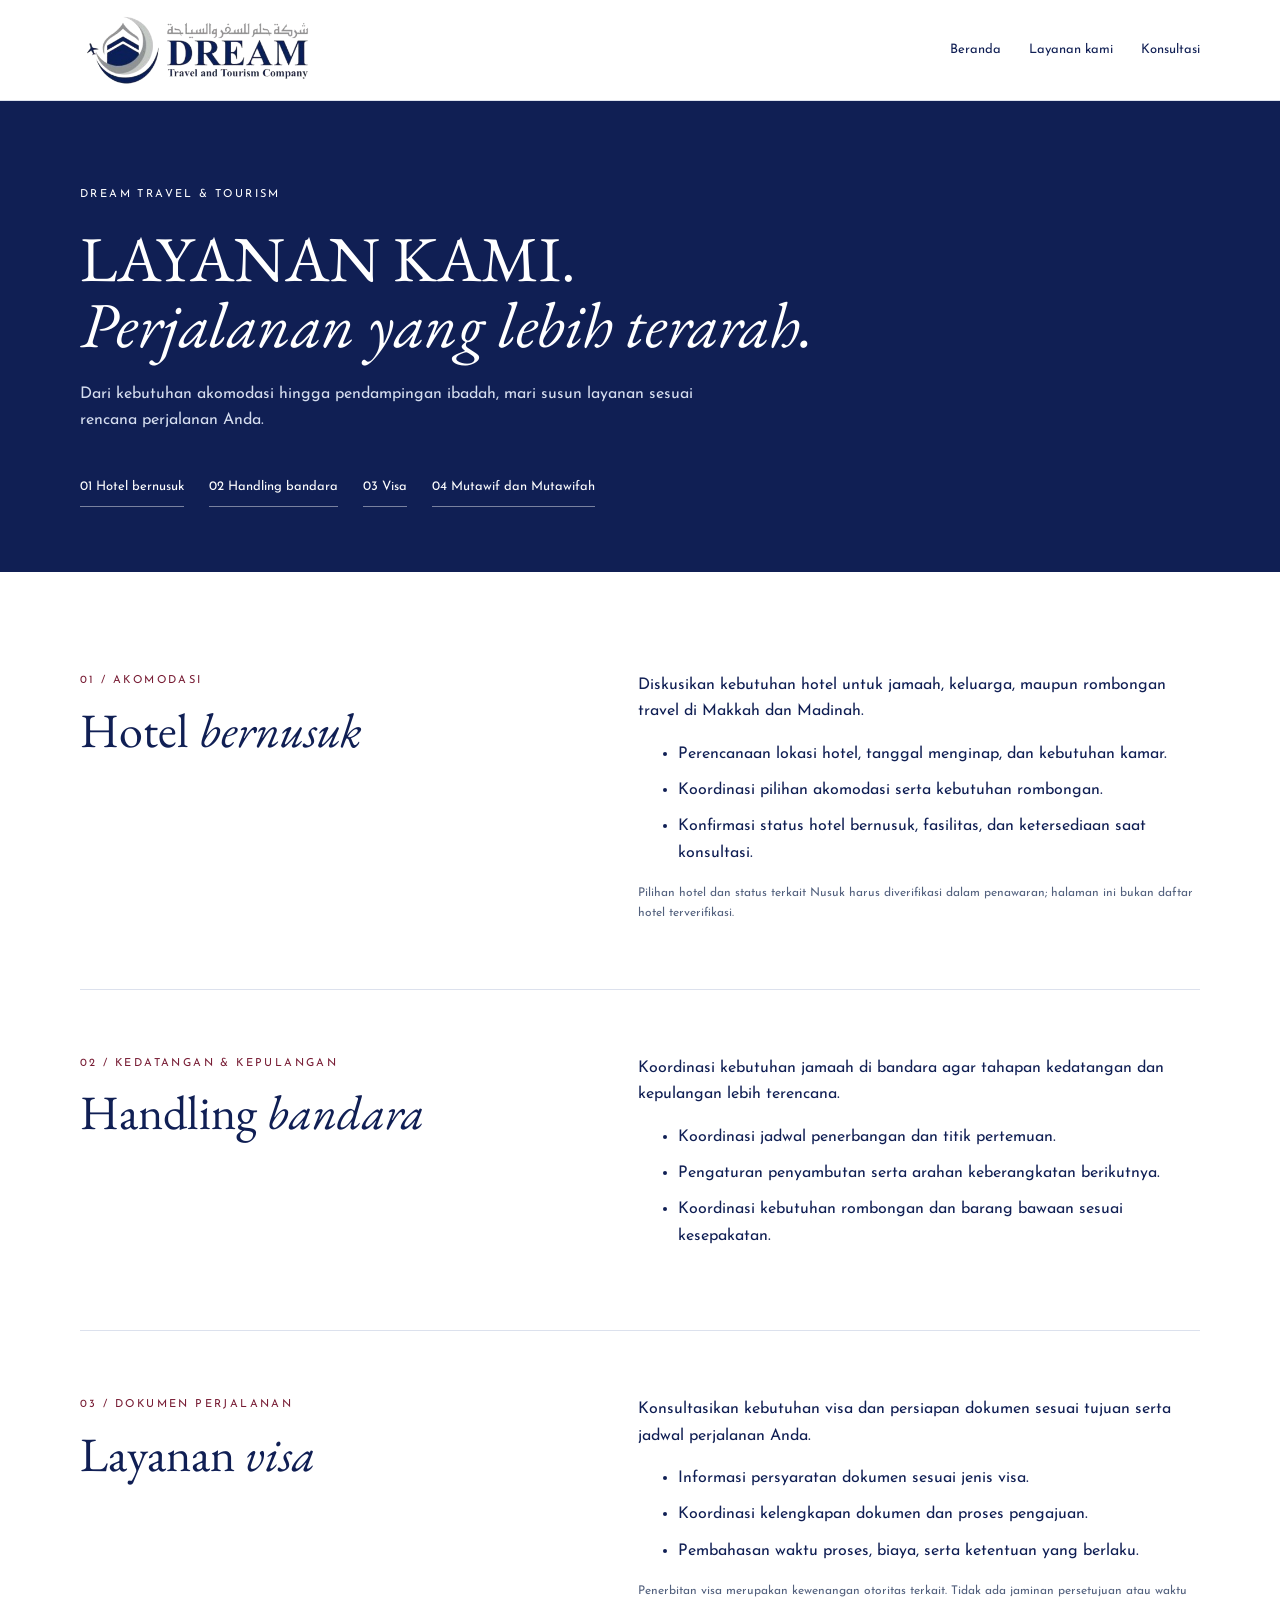
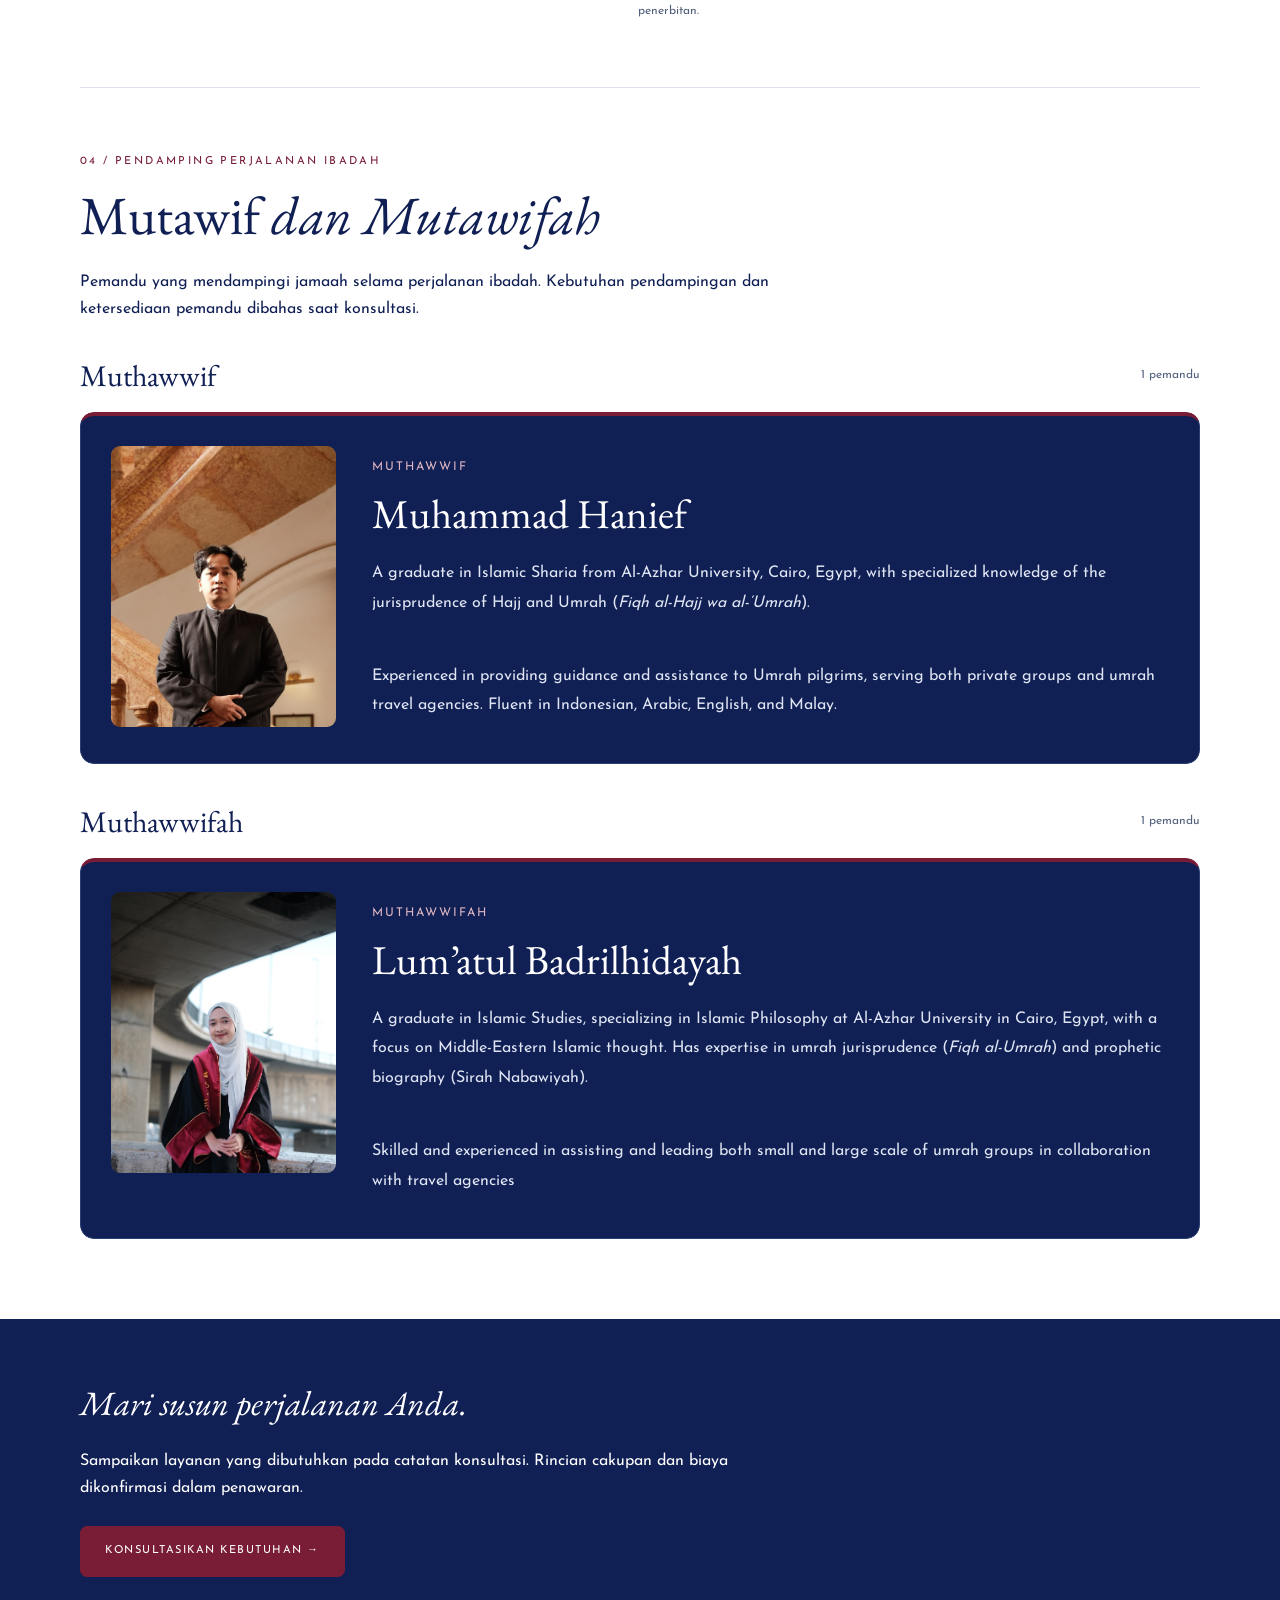
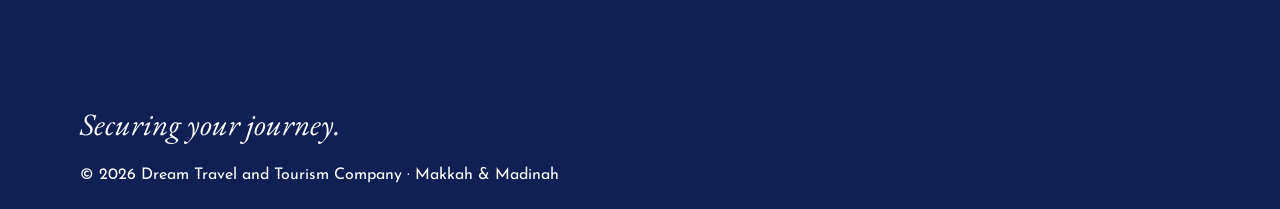
==== layanan.html @ 02bd1d83 "upload awal" ====
<!doctype html><html lang="id"><head><meta charset="utf-8"><meta name="viewport" content="width=device-width,initial-scale=1"><meta name="theme-color" content="#101f54"><title>Layanan kami — Dream Travel and Tourism Company</title><link rel="icon" type="image/png" href="assets/dream-favicon.png"><link rel="stylesheet" href="css/hhp.css"><link rel="stylesheet" href="css/services.css">
<link rel="stylesheet" href="css/dream-theme.css"></head><body><a class="skip" href="#main">Langsung ke konten</a><header class="page-header"><a class="page-brand" href="index.html"><img src="assets/dream-logo.png" alt="Dream Travel and Tourism Company"></a><nav aria-label="Navigasi utama"><a href="index.html">Beranda</a><a href="layanan.html">Layanan kami</a><a href="index.html#konsultasi">Konsultasi</a></nav></header><main id="main">
<section class="service-hero section-dark"><div class="container"><p class="eyebrow">DREAM TRAVEL &amp; TOURISM</p><h1>LAYANAN KAMI.<br><em>Perjalanan yang lebih terarah.</em></h1><p>Dari kebutuhan akomodasi hingga pendampingan ibadah, mari susun layanan sesuai rencana perjalanan Anda.</p><nav class="service-jumps" aria-label="Daftar layanan"><a href="#hotel">01 Hotel bernusuk</a><a href="#bandara">02 Handling bandara</a><a href="#visa">03 Visa</a><a href="#pemandu">04 Mutawif dan Mutawifah</a></nav></div></section>
<div class="container service-details">
<section id="hotel" class="service-detail"><div><p class="eyebrow">01 / AKOMODASI</p><h2>Hotel <em>bernusuk</em></h2></div><div><p>Diskusikan kebutuhan hotel untuk jamaah, keluarga, maupun rombongan travel di Makkah dan Madinah.</p><ul><li>Perencanaan lokasi hotel, tanggal menginap, dan kebutuhan kamar.</li><li>Koordinasi pilihan akomodasi serta kebutuhan rombongan.</li><li>Konfirmasi status hotel bernusuk, fasilitas, dan ketersediaan saat konsultasi.</li></ul><p class="service-note">Pilihan hotel dan status terkait Nusuk harus diverifikasi dalam penawaran; halaman ini bukan daftar hotel terverifikasi.</p></div></section>
<section id="bandara" class="service-detail"><div><p class="eyebrow">02 / KEDATANGAN & KEPULANGAN</p><h2>Handling <em>bandara</em></h2></div><div><p>Koordinasi kebutuhan jamaah di bandara agar tahapan kedatangan dan kepulangan lebih terencana.</p><ul><li>Koordinasi jadwal penerbangan dan titik pertemuan.</li><li>Pengaturan penyambutan serta arahan keberangkatan berikutnya.</li><li>Koordinasi kebutuhan rombongan dan barang bawaan sesuai kesepakatan.</li></ul></div></section>
<section id="visa" class="service-detail"><div><p class="eyebrow">03 / DOKUMEN PERJALANAN</p><h2>Layanan <em>visa</em></h2></div><div><p>Konsultasikan kebutuhan visa dan persiapan dokumen sesuai tujuan serta jadwal perjalanan Anda.</p><ul><li>Informasi persyaratan dokumen sesuai jenis visa.</li><li>Koordinasi kelengkapan dokumen dan proses pengajuan.</li><li>Pembahasan waktu proses, biaya, serta ketentuan yang berlaku.</li></ul><p class="service-note">Penerbitan visa merupakan kewenangan otoritas terkait. Tidak ada jaminan persetujuan atau waktu penerbitan.</p></div></section>
<section id="pemandu" class="guide-section"><p class="eyebrow">04 / PENDAMPING PERJALANAN IBADAH</p><h2>Mutawif <em>dan Mutawifah</em></h2><p>Pemandu yang mendampingi jamaah selama perjalanan ibadah. Kebutuhan pendampingan dan ketersediaan pemandu dibahas saat konsultasi.</p>
<div class="guide-groups">
<section class="guide-carousel" data-guide-carousel aria-labelledby="heading-mutawif">
<div class="guide-carousel-heading"><h3 id="heading-mutawif">Muthawwif</h3><span class="guide-total">1 pemandu</span></div>
<div class="guide-slider-stage">
<div class="guide-track" id="track-mutawif" data-guide-track tabindex="0" role="region" aria-label="Profil Muthawwif; geser untuk melihat pemandu lainnya">
<article class="guide-profile" aria-labelledby="guide-name-2" role="group" aria-roledescription="slide" aria-label="1 dari 1">
<div class="guide-profile-photo"><img src="assets/guides/profil-2.jpg" alt="Muhammad Hanief — Mutawif" loading="lazy" width="600" height="750" draggable="false"></div>
<div class="guide-profile-content"><p class="guide-profile-category">Muthawwif</p><h3 id="guide-name-2">Muhammad Hanief</h3>
<div class="guide-bio">A graduate in Islamic Sharia from Al-Azhar University, Cairo, Egypt, with specialized knowledge of the jurisprudence of Hajj and Umrah (<em>Fiqh al-Hajj wa al-‘Umrah</em>). <p><br></p><p>Experienced in providing guidance and assistance to Umrah pilgrims, serving both private groups and umrah travel agencies. Fluent in Indonesian, Arabic, English, and Malay.</p></div></div></article>
</div>
</div>
</section>
<section class="guide-carousel" data-guide-carousel aria-labelledby="heading-mutawifah">
<div class="guide-carousel-heading"><h3 id="heading-mutawifah">Muthawwifah</h3><span class="guide-total">1 pemandu</span></div>
<div class="guide-slider-stage">
<div class="guide-track" id="track-mutawifah" data-guide-track tabindex="0" role="region" aria-label="Profil Muthawwifah; geser untuk melihat pemandu lainnya">
<article class="guide-profile" aria-labelledby="guide-name-5" role="group" aria-roledescription="slide" aria-label="1 dari 1">
<div class="guide-profile-photo"><img src="assets/guides/profil-5.jpg" alt="Lum’atul Badrilhidayah — Mutawifah" loading="lazy" width="600" height="750" draggable="false"></div>
<div class="guide-profile-content"><p class="guide-profile-category">Muthawwifah</p><h3 id="guide-name-5">Lum’atul Badrilhidayah</h3>
<div class="guide-bio">A graduate in Islamic Studies, specializing in Islamic Philosophy at Al-Azhar University in Cairo, Egypt, with a focus on Middle-Eastern Islamic thought. Has expertise in umrah jurisprudence (<em>Fiqh al-Umrah</em>) and prophetic biography (Sirah Nabawiyah).<p><br></p><p>Skilled and experienced in assisting and leading both small and large scale of umrah groups in collaboration with travel agencies</p></div></div></article>
</div>
</div>
</section>
</div>
</section></div><section class="section-dark service-cta"><div class="container"><p class="italic-label">Mari susun perjalanan Anda.</p><p>Sampaikan layanan yang dibutuhkan pada catatan konsultasi. Rincian cakupan dan biaya dikonfirmasi dalam penawaran.</p><a class="button light" href="index.html#konsultasi">KONSULTASIKAN KEBUTUHAN →</a></div></section>
</main><footer class="footer section-dark"><div class="container"><p class="italic-label">Securing your journey.</p><p>© 2026 Dream Travel and Tourism Company · Makkah & Madinah</p></div></footer><script src="js/guide-carousel.js" defer></script></body></html>
---- css/hhp.css ----
@import url("fonts.css");
:root{--ink:#101f54;--paper:#ffffff;--red:#781d35;--green:#781d35;--line:#dce1ed;--serif:Garamond,'EB Garamond','Times New Roman',serif;--sans:'Josefin Sans',sans-serif}*{box-sizing:border-box}html{scroll-behavior:smooth;scroll-padding-top:100px}body{margin:0;background:var(--paper);color:var(--ink);font-family:var(--sans);font-size:16px;line-height:1.65}h1,h2,h3,p{margin:0}h1,h2,h3{font-family:var(--serif);font-weight:400;line-height:1.04}h2{font-size:clamp(38px,4.2vw,65px)}h3{font-size:31px}em{font-weight:400}a{color:inherit;text-decoration:none}button,input,textarea,select{font:inherit}button,a,input,textarea,select{-webkit-tap-highlight-color:transparent}button{cursor:pointer}img,video{max-width:100%;display:block}img{object-fit:cover}p+p{margin-top:20px}a:focus-visible,button:focus-visible,input:focus-visible,textarea:focus-visible,select:focus-visible,summary:focus-visible{outline:3px solid #a63250;outline-offset:5px}.container{width:min(1120px,calc(100% - 80px));margin:auto}.section-light{background:var(--paper)}.section-dark{background:var(--ink);color:white}.eyebrow{font-family:var(--sans);font-size:11px;letter-spacing:2.4px;line-height:1.6}.italic-label{font-family:var(--serif);font-style:italic;font-size:34px;line-height:1.15}.button{display:inline-flex;align-items:center;justify-content:space-between;gap:28px;min-height:50px;border:1px solid transparent;border-radius:7px;padding:16px 24px;font-family:var(--sans);font-size:11px;line-height:1.5;letter-spacing:1.5px;transition:background .2s,transform .2s}.button:hover{transform:translateY(-3px)}.button span{font-size:21px;line-height:1}.button.light{background:#fff;color:var(--ink)}.button.light:hover{background:#eef1f8}.button.dark{background:var(--ink);color:#fff}.button.dark:hover{background:#5c1429}.text-link{display:inline-block;font:11px var(--sans);letter-spacing:1.5px;border:0;border-bottom:1px solid currentColor;padding:9px 0;background:none;color:inherit}.skip{position:fixed;top:-100px;left:15px;z-index:100;background:#fff;padding:15px;color:#111}.skip:focus{top:10px}.header{position:absolute;top:0;width:100%;z-index:20;color:white;transition:background .25s}.header.scrolled{position:fixed;background:rgba(255,255,255,.98);color:var(--ink);box-shadow:0 1px 0 #ddd}.nav{height:97px;display:flex;align-items:center;justify-content:center;gap:43px;margin:auto;max-width:1100px}.nav>a:not(.brand){font-size:10px;letter-spacing:1.5px}.nav>a:not(.brand):hover{opacity:.6}.brand{width:86px;height:81px;margin:0 5px}.brand img{width:100%;height:100%;object-fit:contain}.header.scrolled .brand img{filter:invert(1)}.menu-toggle{display:none}.mobile-nav{background:var(--paper);color:var(--ink);padding:12px 25px 25px}.mobile-nav a{display:block;padding:9px 0}.hero{min-height:760px;height:90vh;max-height:1000px;background:var(--ink);color:white;position:relative;overflow:hidden}.hero-ambient{position:absolute;width:38%;height:100%;left:0;top:0}.hero-ambient video{width:100%;height:100%;object-fit:cover;filter:grayscale(1);opacity:.43}.hero-ambient:after{content:'';position:absolute;inset:0;background:linear-gradient(0deg,rgba(16,31,84,.32),transparent)}.hero-inner{position:relative;display:grid;grid-template-columns:420px 1fr;gap:70px;align-items:center;width:min(1050px,calc(100% - 100px));height:100%;margin:auto;padding:125px 0 90px}.hero-film{width:350px;margin-left:65px;box-shadow:0 20px 60px #0002}.hero-film video{width:100%;height:430px;object-fit:cover}.film-caption{background:var(--green);padding:14px 12px;font-size:11px;letter-spacing:1.3px;text-align:center}.film-caption span{font-size:9px;display:block;letter-spacing:3px}.hero-copy{max-width:470px}.hero-copy .eyebrow{margin-bottom:24px}.hero h1{font-size:clamp(36px,3.5vw,54px);line-height:1.04}.hero h1 em{display:block;text-transform:none}.hero-copy>p:not(.eyebrow){font-size:15px;max-width:420px;line-height:1.85;margin-top:25px}.hero-copy .button{margin-top:29px}.hero-bottom{position:absolute;bottom:30px;left:50%;transform:translateX(-50%);font-size:9px;letter-spacing:3px;white-space:nowrap;opacity:.6}.motion-control{position:absolute;bottom:25px;left:25px;border:1px solid #ffffff65;background:#101f5480;color:#fff;padding:7px 12px;font-size:10px;letter-spacing:1px}.motion-control span{margin-left:8px}.side-label{position:fixed;right:0;top:42%;z-index:15;background:var(--paper);color:var(--ink);border:1px solid #999;font-size:9px;letter-spacing:1.5px;writing-mode:vertical-rl;padding:18px 8px}.intro{padding:90px 0 75px}.intro-grid{display:grid;grid-template-columns:1fr 1fr .83fr;gap:42px;align-items:start}.intro-heading{text-align:center}.intro-heading .eyebrow{margin:0 0 25px;font-size:9px;letter-spacing:1.6px}.intro-heading h2{font-size:37px;line-height:1.14;margin:0 -25px 30px}.intro-heading h2 em{font-size:42px;white-space:nowrap}.small-photo{width:75%;height:220px;margin-left:auto}.small-photo img{width:100%;height:100%}.intro-tall{padding-top:5px}.intro-tall>img{width:100%;height:505px}.image-note{display:block;font:italic 19px var(--serif);text-align:center;margin:14px -20px}.intro-aside{padding-top:45px}.intro-aside>img{height:208px;width:100%;object-position:50% 35%}.intro-aside h3{margin:24px 0 20px;font-size:31px;font-style:italic;line-height:1.03}.intro-aside p{font-size:14px}.intro-aside .text-link{margin-top:18px;font-size:9px}.ticker{background:var(--red);color:#fff;overflow:hidden;padding:13px 0;font-size:12px;letter-spacing:1px;white-space:nowrap}.ticker>div{display:inline-block;animation:ticker 38s linear infinite}@keyframes ticker{to{transform:translateX(-50%)}}.services{position:relative;overflow:hidden;text-align:center;padding:110px 0 100px}.watermark{position:absolute;font:400 480px var(--serif);color:#ffffff03;left:50%;top:-110px;transform:translateX(-50%);pointer-events:none}.services-inner{position:relative}.services h2{margin-top:25px;font-size:57px}.services h2 em{font-size:58px}.section-lead{max-width:540px;margin:25px auto 0;font-size:15px}.service-grid{display:grid;grid-template-columns:repeat(3,1fr);gap:45px;text-align:left;margin:65px 0 45px}.service-grid article{border-top:1px solid #ffffff45;padding-top:20px}.number{font-size:11px;color:#cbd3e7;letter-spacing:2px}.service-grid h3{margin:20px 0 15px;font-size:31px}.service-grid p{font-size:14px;color:#dfe5f3}.about{padding:115px 0}.about-grid{display:grid;grid-template-columns:1fr 1fr;gap:90px;align-items:center}.about-visual{position:relative;padding:0 22px 24px 0}.about-visual:after{content:'';position:absolute;z-index:0;right:0;bottom:0;width:80%;height:80%;border:1px solid #bcc6dc}.about-visual img{position:relative;z-index:1;width:100%;height:540px}.photo-tag{position:relative;display:block;z-index:1;font-size:9px;letter-spacing:1.5px;padding:15px 0 0;background:var(--paper)}.about-copy h2{font-size:46px;margin:15px 0 28px}.about-copy p:not(.italic-label):not(.micro){font-size:15px}.about-copy .button{margin:28px 0}.micro{font-size:9px;letter-spacing:1.4px}.statement{padding:100px 0;text-align:center}.statement h2{font-size:clamp(38px,4.7vw,68px);margin:25px 0 30px}.statement .italic-label{font-size:29px;color:#d5ddef}.destinations{padding:100px 0 70px}.section-title{text-align:center;margin-bottom:60px}.section-title h2{margin-top:20px;font-size:49px}.destination-grid{display:grid;grid-template-columns:1fr 1fr;gap:55px}.destination-image{position:relative;height:455px;overflow:hidden}.destination-image img{width:100%;height:100%;object-position:center 48%;transition:transform .7s}.destination-card:hover .destination-image img{transform:scale(1.035)}.destination-image>span{position:absolute;bottom:0;left:0;right:0;padding:25px;color:#fff;background:linear-gradient(transparent,#0009);font-size:11px;letter-spacing:2px}.destination-copy{padding:28px 0 0}.destination-copy h3{font-size:33px}.destination-copy h3 em{display:block;font-size:28px}.destination-copy p{margin:20px 0 15px;font-size:14px}.city-art{height:455px;background:#edf0f7;position:relative;overflow:hidden;display:flex;flex-direction:column;align-items:center;justify-content:center;color:#101f54}.city-art:before,.city-art:after{content:'';position:absolute;border:1px solid #101f5435;width:230px;height:350px;border-radius:130px 130px 0 0;bottom:-75px}.city-art:after{width:260px;height:370px}.city-art .city-arabic{font-family:serif;font-size:35px;margin-bottom:20px}.city-art p{font-size:9px;letter-spacing:3px;z-index:1}.city-art h3{font-size:79px;font-style:italic;margin:10px 0;z-index:1}.city-art small{font-size:9px;letter-spacing:4px;z-index:1}.destination-note{font-size:11px;opacity:.7;text-align:center;margin:40px auto 0;max-width:740px}.process{padding:40px 0 100px}.process>.container{border-top:1px solid var(--line);padding-top:65px}.process h2{font-size:47px;margin:20px 0 45px}.steps{display:grid;grid-template-columns:repeat(4,1fr);gap:32px}.steps article{border-top:1px solid var(--line);padding-top:18px}.steps span{font:italic 39px var(--serif);color:#781d35}.steps h3{font-size:27px;margin:13px 0}.steps p{font-size:13px}.collab{text-align:center;padding:90px 0}.collab h2{font-size:clamp(60px,8vw,112px);margin:20px 0}.collab p:not(.eyebrow){font-size:15px}.collab .button{margin-top:30px}.consult{padding:110px 0 80px}.consult-grid{display:grid;grid-template-columns:1fr 1fr;gap:100px}.consult h2{font-size:53px;margin:25px 0}.consult-grid>div>p:not(.italic-label){font-size:15px}.contact-note{font-size:12px;border-left:2px solid var(--red);padding:0 0 0 18px;margin-top:35px;color:#52607d}.inquiry-form label{display:block;font-size:12px;letter-spacing:.3px;margin-bottom:18px}.inquiry-form input,.inquiry-form select,.inquiry-form textarea{display:block;width:100%;border:0;border-bottom:1px solid #bcc6dc;background:transparent;border-radius:0;color:var(--ink);padding:11px 0;font-size:14px;min-height:44px}.inquiry-form textarea{resize:vertical}.form-row{display:grid;grid-template-columns:1fr 1fr;gap:25px}.inquiry-form .button{width:100%;margin-top:6px}.form-status{font-size:12px;margin-top:15px}.summary{border:1px solid var(--line);padding:20px;margin-top:15px}.faq{padding:30px 0 100px}.faq-grid{display:grid;grid-template-columns:1fr 1.25fr;gap:80px;border-top:1px solid var(--line);padding-top:60px}.faq h2{font-size:38px}.faq details{border-bottom:1px solid var(--line);padding:18px 0}.faq summary{cursor:pointer;font-size:14px;list-style:none;position:relative;padding-right:26px}.faq summary:after{content:'+';position:absolute;right:4px;font-size:20px;top:-5px}.faq details[open] summary:after{content:'−'}.faq details p{font-size:13px;padding:15px 15px 0 0}.footer{padding:65px 0 20px}.footer-grid{display:grid;grid-template-columns:1fr .8fr 1.3fr;gap:75px;align-items:center}.footer-logo{width:170px;display:block}.footer-logo img{width:100%;object-fit:contain}.footer .italic-label{font-size:31px;margin-bottom:15px}.footer-grid>div>a{display:block;font-size:13px;padding:4px 0}.footer-message h2{font-size:47px;margin:18px 0}.footer-message>p:last-child{font-size:12px;color:#cbd3e7;max-width:240px}.footer-bottom{border-top:1px solid #ffffff25;display:flex;justify-content:space-between;gap:20px;margin-top:55px;padding-top:22px;font-size:9px;letter-spacing:.8px;color:#cbd3e7}.reveal{opacity:1}.js-ready .reveal{opacity:0;transform:translateY(22px);transition:opacity .8s ease,transform .8s ease}.js-ready .reveal.visible{opacity:1;transform:none}body.motion-paused .ticker>div{animation-play-state:paused}
@media(min-width:1600px){.hero-inner{width:1130px;grid-template-columns:470px 1fr;gap:80px}.hero-film{width:385px}.hero-film video{height:475px}.hero h1{font-size:57px}}
@media(max-width:1000px){.nav{gap:25px}.hero-inner{width:calc(100% - 80px);grid-template-columns:43% 1fr;gap:35px}.hero-film{margin-left:15px;width:100%}.hero-film video{height:410px}.hero h1{font-size:38px}.intro-grid{gap:25px}.intro-heading h2{font-size:29px}.intro-heading h2 em{font-size:33px}.intro-aside h3{font-size:26px}.intro-tall>img{height:450px}.intro-aside>img{height:180px}.about-grid{gap:45px}.about-copy h2{font-size:39px}.consult-grid{gap:50px}.footer-grid{gap:40px}.steps{gap:20px}.steps h3{font-size:24px}.faq-grid{gap:40px}}
@media(max-width:700px){html{scroll-padding-top:80px}.container{width:calc(100% - 44px)}.header .nav{height:78px;padding:0 23px;justify-content:space-between}.nav>a:not(.brand){display:none}.brand{width:62px;height:65px;margin:0}.menu-toggle{display:flex;align-items:center;gap:14px;border:0;background:none;color:inherit;font-size:10px;letter-spacing:2px}.menu-toggle span{font-size:21px}.hero{height:auto;min-height:0;max-height:none;padding:110px 0 75px}.hero-ambient{width:100%;height:55%;opacity:.48}.hero-inner{display:flex;flex-direction:column;width:calc(100% - 44px);gap:33px;padding:0;align-items:stretch}.hero-film{width:70%;max-width:300px;margin:auto}.hero-film video{height:310px}.film-caption{font-size:9px;padding:10px}.film-caption span{font-size:8px}.hero-copy{max-width:470px;margin:auto;text-align:center}.hero-copy .eyebrow{font-size:9px;margin-bottom:15px}.hero h1{font-size:38px}.hero-copy>p:not(.eyebrow){font-size:14px;margin-top:20px}.hero-copy .button{margin-top:22px}.hero-bottom{bottom:23px;font-size:7px;letter-spacing:1.6px}.motion-control{left:12px;bottom:48px;font-size:8px;padding:4px 8px}.side-label{display:none}.intro{padding:65px 0 55px}.intro-grid{grid-template-columns:1fr 1fr;gap:25px 18px}.intro-heading{grid-column:1/-1}.intro-heading h2{font-size:34px;margin:0 0 25px}.intro-heading h2 em{font-size:40px}.small-photo{display:none}.intro-tall{padding:0}.intro-tall>img{height:340px}.image-note{font-size:15px;margin:10px 0}.intro-aside{padding-top:25px}.intro-aside>img{height:145px}.intro-aside h3{font-size:26px}.intro-aside p{font-size:12px}.intro-aside .text-link{font-size:8px;line-height:1.7}.ticker{font-size:10px;padding:10px 0}.services{padding:70px 0}.services h2{font-size:40px}.services h2 em{font-size:44px}.section-lead{font-size:13px}.service-grid{grid-template-columns:1fr;gap:28px;margin:40px 0}.service-grid h3{margin:10px 0;font-size:30px}.service-grid p{font-size:14px}.watermark{font-size:270px;top:-30px}.about{padding:65px 0}.about-grid{grid-template-columns:1fr;gap:40px}.about-visual{width:87%;margin:auto}.about-visual img{height:390px}.photo-tag{font-size:7px}.about-copy h2{font-size:40px}.statement{padding:65px 0}.statement h2{font-size:36px}.statement .italic-label{font-size:27px}.destinations{padding:65px 0 40px}.section-title{margin-bottom:35px}.section-title h2{font-size:37px}.section-title .eyebrow{font-size:9px}.destination-grid{grid-template-columns:1fr;gap:45px}.destination-image,.city-art{height:390px}.destination-copy h3{font-size:33px}.destination-copy h3 em{display:inline;font-size:25px}.destination-note{text-align:left;font-size:10px}.process{padding:20px 0 65px}.process>.container{padding-top:40px}.process h2{font-size:38px;margin:20px 0 30px}.steps{grid-template-columns:1fr 1fr;gap:27px 20px}.steps h3{font-size:26px}.steps p{font-size:12px}.collab{padding:65px 0}.collab h2{font-size:57px}.collab p:not(.eyebrow){font-size:13px}.consult{padding:65px 0 40px}.consult-grid{grid-template-columns:1fr;gap:40px}.consult h2{font-size:45px;margin:20px 0}.consult .italic-label{font-size:30px}.contact-note{margin-top:22px}.form-row{gap:15px}.faq{padding:20px 0 65px}.faq-grid{grid-template-columns:1fr;gap:25px;padding-top:40px}.faq h2{font-size:36px}.footer{padding:50px 0 25px}.footer-grid{grid-template-columns:1fr 1fr;gap:30px}.footer-logo{width:135px}.footer-message{grid-column:1/-1;border-top:1px solid #ffffff25;padding-top:30px}.footer-message h2{font-size:42px}.footer-bottom{flex-wrap:wrap;font-size:8px;margin-top:30px;gap:15px}.footer-bottom>span:nth-child(2){display:none}}
@media(prefers-reduced-motion:reduce){html{scroll-behavior:auto}*,*:before,*:after{animation:none!important;transition:none!important}.js-ready .reveal{opacity:1;transform:none}}
---- css/services.css ----
.page-header{display:flex;justify-content:space-between;align-items:center;gap:24px;padding:12px max(22px,calc((100% - 1120px)/2));background:var(--paper);border-bottom:1px solid var(--line)}.page-brand img{width:74px;height:74px;object-fit:contain}.page-header nav{display:flex;gap:28px;font-size:13px}.service-hero{padding:85px 0 65px}.service-hero h1{font-size:clamp(40px,5vw,70px);margin:22px 0}.service-hero>div>p:last-of-type{max-width:650px;color:#d5ddef}.service-jumps{display:flex;flex-wrap:wrap;gap:12px 25px;margin-top:35px;font-size:13px}.service-jumps a{border-bottom:1px solid #ffffff70;padding:8px 0}.service-details{padding:35px 0 80px}.service-detail{display:grid;grid-template-columns:1fr 1.15fr;gap:70px;padding:65px 0;border-bottom:1px solid var(--line);scroll-margin-top:25px}.service-detail h2{font-size:48px;margin-top:16px}.service-detail li{margin:10px 0}.service-note{font-size:12px;color:#52607d;margin-top:18px}.guide-section{padding-top:65px;scroll-margin-top:25px}.guide-section h2{margin:18px 0 25px}.guide-section>p{max-width:760px}.guide-grid{display:grid;grid-template-columns:repeat(4,minmax(0,1fr));gap:24px;margin-top:36px}.guide-card{background:#edf0f7;overflow:hidden}.guide-card img{width:100%;height:auto;aspect-ratio:4/5;object-fit:cover}.guide-card>div{padding:20px}.guide-card h3{font-size:29px;margin-top:8px;overflow-wrap:anywhere}.guide-empty{border:1px solid var(--line);padding:30px;margin-top:30px;color:#52607d}.service-cta{padding:65px 0}.service-cta p{max-width:700px;margin-bottom:25px}.admin-area{padding:55px 0 80px}.admin-area h1{font-size:52px;margin-bottom:20px}.admin-area h2{font-size:34px}.login-card{max-width:500px;margin:auto}.admin-form{margin-top:24px}.admin-form label{display:block;font-size:14px;margin:16px 0}.admin-form input:not([type=checkbox]),.admin-form select{display:block;width:100%;padding:12px;border:1px solid #bcc6dc;background:white;border-radius:4px;min-height:46px}.admin-form input[type=file]{font-size:12px}.admin-form .check{display:flex;align-items:center;gap:10px}.check input{width:18px;height:18px}.admin-top{display:flex;align-items:center;justify-content:space-between;gap:20px}.admin-panel{padding:28px;background:#edf0f7;border:1px solid var(--line);border-radius:8px;margin:30px 0 0}.admin-list-title{margin-top:50px}.admin-guide-grid{display:grid;grid-template-columns:repeat(2,minmax(0,1fr));gap:24px}.admin-photo{width:100%;height:280px;object-fit:contain;background:#edf0f7}.delete-guide{border-top:1px solid #bcc6dc;padding-top:20px;margin-top:25px;font-size:13px}.delete-guide summary{cursor:pointer}.delete-guide p{margin:15px 0}.danger{background:#781d35;color:white}.alert,.success{padding:15px 20px;margin:24px 0;border:1px solid #781d35;background:#fbf0f3}.success{background:#edf0f7;border-color:#781d35}.alert ul{margin:0}.service-summary{grid-template-columns:repeat(4,1fr);gap:28px}.service-summary h3{font-size:28px}@media(max-width:900px){.guide-grid,.service-summary{grid-template-columns:repeat(2,minmax(0,1fr))}.service-detail{gap:30px}}@media(max-width:700px){.page-header{gap:12px}.page-header nav{gap:13px;font-size:11px}.page-brand img{width:55px;height:55px}.service-hero{padding:50px 0}.service-jumps{flex-direction:column;align-items:flex-start}.service-detail{grid-template-columns:1fr;gap:25px;padding:40px 0}.service-detail h2{font-size:38px}.guide-grid{gap:14px}.guide-card>div{padding:14px}.guide-card h3{font-size:24px}.admin-guide-grid{grid-template-columns:1fr}.admin-panel{padding:20px}.admin-area h1{font-size:39px}.service-summary{grid-template-columns:1fr}}
/* Guide spotlight: photo left, biography right; scoped away from other services. */
.guide-profiles{display:grid;gap:26px;margin-top:36px}
.guide-profile{display:grid;grid-template-columns:225px minmax(0,1fr);gap:36px;align-items:start;background:#101f54;color:#ffffff;border:1px solid #2b3e73;border-radius:14px;padding:30px;box-shadow:0 14px 35px #101f5410}
.guide-profile-photo{overflow:hidden;border-radius:9px;background:#1a2d66}
.guide-profile-photo img{width:100%;height:auto;aspect-ratio:4/5;object-fit:cover;object-position:top}
.guide-profile-content{padding:12px 0;min-width:0}
.guide-profile-category{color:#d5ddef;font-size:12px;letter-spacing:2px;text-transform:uppercase;margin-bottom:12px}
.guide-profile h3{color:#ffffff;font-size:clamp(30px,3.2vw,42px);line-height:1.15;margin:0 0 22px;overflow-wrap:anywhere}
.guide-bio{font-size:16px;line-height:1.85;color:#dfe5f3;overflow-wrap:anywhere}
.guide-bio p+p{margin-top:14px}.guide-bio strong,.bio-editor strong,.bio-editor b{font-weight:700}.guide-bio em,.bio-editor em,.bio-editor i{font-style:italic}.guide-bio strong em,.guide-bio em strong{font-weight:700}.guide-bio ul,.guide-bio ol{padding-left:24px}
.bio-help{font-size:12px;color:#52607d;line-height:1.6;margin-bottom:10px}
.admin-form .bio-field textarea{width:100%;padding:14px;min-height:155px;border:1px solid #bcc6dc;border-radius:4px;background:white;resize:vertical}
.bio-toolbar{display:flex;flex-wrap:wrap;gap:8px;background:#f6f8fc;border:1px solid #bcc6dc;border-bottom:0;border-radius:6px 6px 0 0;padding:9px}
.bio-toolbar button{min-width:40px;min-height:38px;padding:5px 12px;border:1px solid #dce1ed;border-radius:4px;background:white;color:#101f54;font-size:14px}
.bio-toolbar button:hover{background:#f7edf0}.bio-editor{background:white;border:1px solid #bcc6dc;border-radius:0 0 6px 6px;padding:14px;min-height:170px;max-height:420px;overflow:auto;font-size:15px;line-height:1.8;overflow-wrap:anywhere}
.bio-editor:focus-visible{outline:3px solid #a63250;outline-offset:2px}.bio-editor p{margin:0 0 12px}
@media(max-width:900px){.guide-profile{grid-template-columns:190px minmax(0,1fr);gap:25px;padding:25px}}
@media(max-width:600px){.guide-profile{grid-template-columns:1fr;padding:22px;gap:22px}.guide-profile-photo{width:min(100%,260px)}.guide-profile-content{padding:0}.guide-profile h3{font-size:32px;margin-bottom:16px}.guide-bio{font-size:15px}}

/* Independent category sliders: Muthawwif above Muthawwifah. */
.guide-groups{display:grid;gap:40px;margin-top:36px;min-width:0}
.guide-carousel{min-width:0}
.guide-carousel-heading{display:flex;align-items:center;justify-content:space-between;gap:20px;margin-bottom:18px}
.guide-carousel-heading h3{font-size:30px;line-height:1.2}
.guide-total{font-size:12px;color:#52607d;white-space:nowrap}
.guide-track{display:grid;grid-auto-flow:column;grid-auto-columns:100%;gap:24px;align-items:start;overflow-x:auto;overscroll-behavior-x:contain;scroll-snap-type:x mandatory;scrollbar-width:thin;scrollbar-color:#781d35 #edf0f7;border-radius:14px;padding-bottom:12px;min-width:0}
.guide-track>.guide-profile{scroll-snap-align:start;scroll-snap-stop:always;min-width:0;box-shadow:none}
.guide-track:focus-visible{outline:3px solid #a63250;outline-offset:4px}
.guide-carousel-controls{display:flex;align-items:center;justify-content:flex-end;gap:16px;margin-top:12px}
.guide-carousel-controls[hidden]{display:none}
.guide-arrow{display:grid;place-items:center;width:46px;height:46px;border:1px solid #781d35;border-radius:50%;background:#101f54;color:#ffffff;font-size:23px;line-height:1}
.guide-arrow:hover:not(:disabled){background:#5c1429}.guide-arrow:disabled{opacity:.35;cursor:default}
.guide-position{font-size:13px;min-width:45px;text-align:center;font-variant-numeric:tabular-nums}
.guide-swipe-hint{font-size:12px;color:#52607d;margin-top:10px}
.guide-carousel .guide-empty{margin-top:0}
@media(max-width:600px){.guide-groups{gap:30px}.guide-carousel-heading h3{font-size:27px}.guide-carousel-controls{justify-content:center}}

/* Side arrows: controls stay outside the profile, centered against the slider. */
.guide-slider-stage{position:relative;min-width:0}
.guide-slider-stage.has-multiple{margin-inline:58px;margin-bottom:36px}
.guide-slider-stage .guide-track{padding-bottom:0;scrollbar-width:none}
.guide-slider-stage .guide-track::-webkit-scrollbar{display:none}
.guide-slider-stage .guide-carousel-controls{position:absolute;inset:0;display:grid;grid-template-columns:1fr 1fr;align-items:center;margin:0;pointer-events:none}
.guide-slider-stage .guide-carousel-controls[hidden]{display:none}
.guide-slider-stage .guide-arrow{pointer-events:auto;background:transparent;border:0;border-radius:8px;color:#781d35;width:48px;height:64px;padding:8px;position:absolute;top:50%;transform:translateY(-50%)}
.guide-slider-stage [data-guide-prev]{left:-55px}
.guide-slider-stage [data-guide-next]{right:-55px}
.guide-slider-stage .guide-arrow:hover:not(:disabled){color:#5c1429;background:#781d3512}
.guide-slider-stage .guide-arrow:disabled{opacity:.25}
.guide-slider-stage .guide-position{position:absolute;bottom:-29px;left:50%;transform:translateX(-50%);color:#52607d;line-height:20px}
.guide-slider-stage+.guide-swipe-hint{text-align:center}
@media(max-width:600px){.guide-slider-stage.has-multiple{margin-inline:38px}.guide-slider-stage .guide-arrow{width:36px;height:54px;padding:6px}.guide-slider-stage [data-guide-prev]{left:-38px}.guide-slider-stage [data-guide-next]{right:-38px}.guide-slider-stage .guide-arrow svg{width:20px;height:32px}}
---- css/dream-theme.css ----
/* Dream Travel and Tourism — navy, white and maroon.
   Artwork is supplied by the owner; do not invert or distort it. */
:root{--navy:#101f54;--maroon:#781d35;--ink:var(--navy);--paper:#fff;--red:var(--maroon);--green:var(--maroon);--line:#dce1ed}
::selection{background:var(--maroon);color:#fff}
.header,.header.scrolled{background:rgba(255,255,255,.98);color:var(--navy);box-shadow:0 1px 0 #101f5414}
.nav{gap:32px;height:100px}
.brand{display:flex;align-items:center;width:230px;height:84px;flex-shrink:0;margin:0 14px}
.brand img,.header.scrolled .brand img{filter:none;width:100%;height:100%;object-fit:contain}
.nav>a:not(.brand){position:relative}
.nav>a:not(.brand):hover{opacity:1;color:var(--maroon)}
.mobile-nav{border-top:1px solid var(--line)}
.mobile-nav a:hover,.page-header nav a:hover,.footer-grid>div>a:hover{color:var(--maroon)}
.hero-ambient video{filter:none;opacity:.36}
.hero-ambient:after{background:linear-gradient(90deg,#101f5420,#101f5475)}
.hero-inner{padding-top:150px}
.film-caption{background:var(--maroon);line-height:1.8;font-size:10px}
.hero-copy .button.light,.services .button.light,.collab .button.light,.service-cta .button.light{background:var(--maroon);color:#fff;border-color:var(--maroon)}
.button.dark{background:var(--maroon);color:#fff}
.button.dark:hover,.hero-copy .button.light:hover,.services .button.light:hover,.collab .button.light:hover,.service-cta .button.light:hover{background:#5c1429;border-color:#5c1429}
.button:focus-visible{outline-color:#a63250}
.section-light .eyebrow,.section-light .italic-label,.service-detail .eyebrow,.guide-section>.eyebrow{color:var(--maroon)}
.section-light .text-link{color:var(--maroon)}
.side-label{border-color:var(--line);color:var(--maroon)}
.city-art{background:#f1f3f9;color:var(--navy)}
.city-art:before,.city-art:after{border-color:#781d3533}
.city-art .city-arabic{color:var(--maroon)}
.steps span{color:var(--maroon)}
.watermark{font-size:clamp(150px,27vw,390px);top:-30px}
.services h2{font-size:clamp(34px,4.6vw,57px)}
.service-grid article{border-top:2px solid #ffffff45}
.service-grid .number{color:#e1b7c3}
.statement{border-block:5px solid var(--maroon)}
.inquiry-form input:focus,.inquiry-form select:focus,.inquiry-form textarea:focus{border-bottom-color:var(--maroon)}
.inquiry-form input::placeholder,.inquiry-form textarea::placeholder{color:#66718a;opacity:1}
.footer-logo{width:270px;max-width:100%;background:#fff;border-radius:8px;padding:14px}
.footer-logo img{width:100%;height:auto;object-fit:contain}
.footer-grid{grid-template-columns:1.1fr .7fr 1.2fr;gap:55px}
.footer-grid>div>a:hover{color:#e1b7c3}
.page-brand{display:block;flex-shrink:0}
.page-brand img{width:235px;height:76px;object-fit:contain}
.page-header{min-height:100px}
.service-jumps a:hover{border-color:#e1b7c3;color:#e1b7c3}
.guide-profile{background:var(--navy);border:1px solid #2b3e73;border-top:4px solid var(--maroon)}
.guide-profile h3{color:#fff}
.guide-profile-category{color:#e1b7c3}
.guide-slider-stage .guide-arrow{color:var(--maroon)}
@media(max-width:1000px){.nav{gap:23px}.brand{width:205px;margin:0 5px}.footer-grid{gap:30px}.page-brand img{width:205px}}
@media(max-width:700px){.header .nav{height:84px}.brand{width:185px;height:70px;margin:0}.hero{padding-top:116px}.hero-inner{padding:0}.film-caption{font-size:9px}.footer-grid{grid-template-columns:1fr 1fr;gap:28px}.footer-logo{width:100%;padding:10px}.footer-message{grid-column:1/-1}.page-header{flex-wrap:wrap;justify-content:center;padding:10px 22px 14px;gap:5px}.page-brand img{width:210px;height:68px}.page-header nav{justify-content:center;width:100%;gap:24px;font-size:12px}.watermark{top:0}.services h2{font-size:38px}}
@media(max-width:360px){.brand{width:155px}.services h2{font-size:32px}.footer-grid{grid-template-columns:1fr}.footer-logo{width:230px}.hero h1{font-size:34px}}
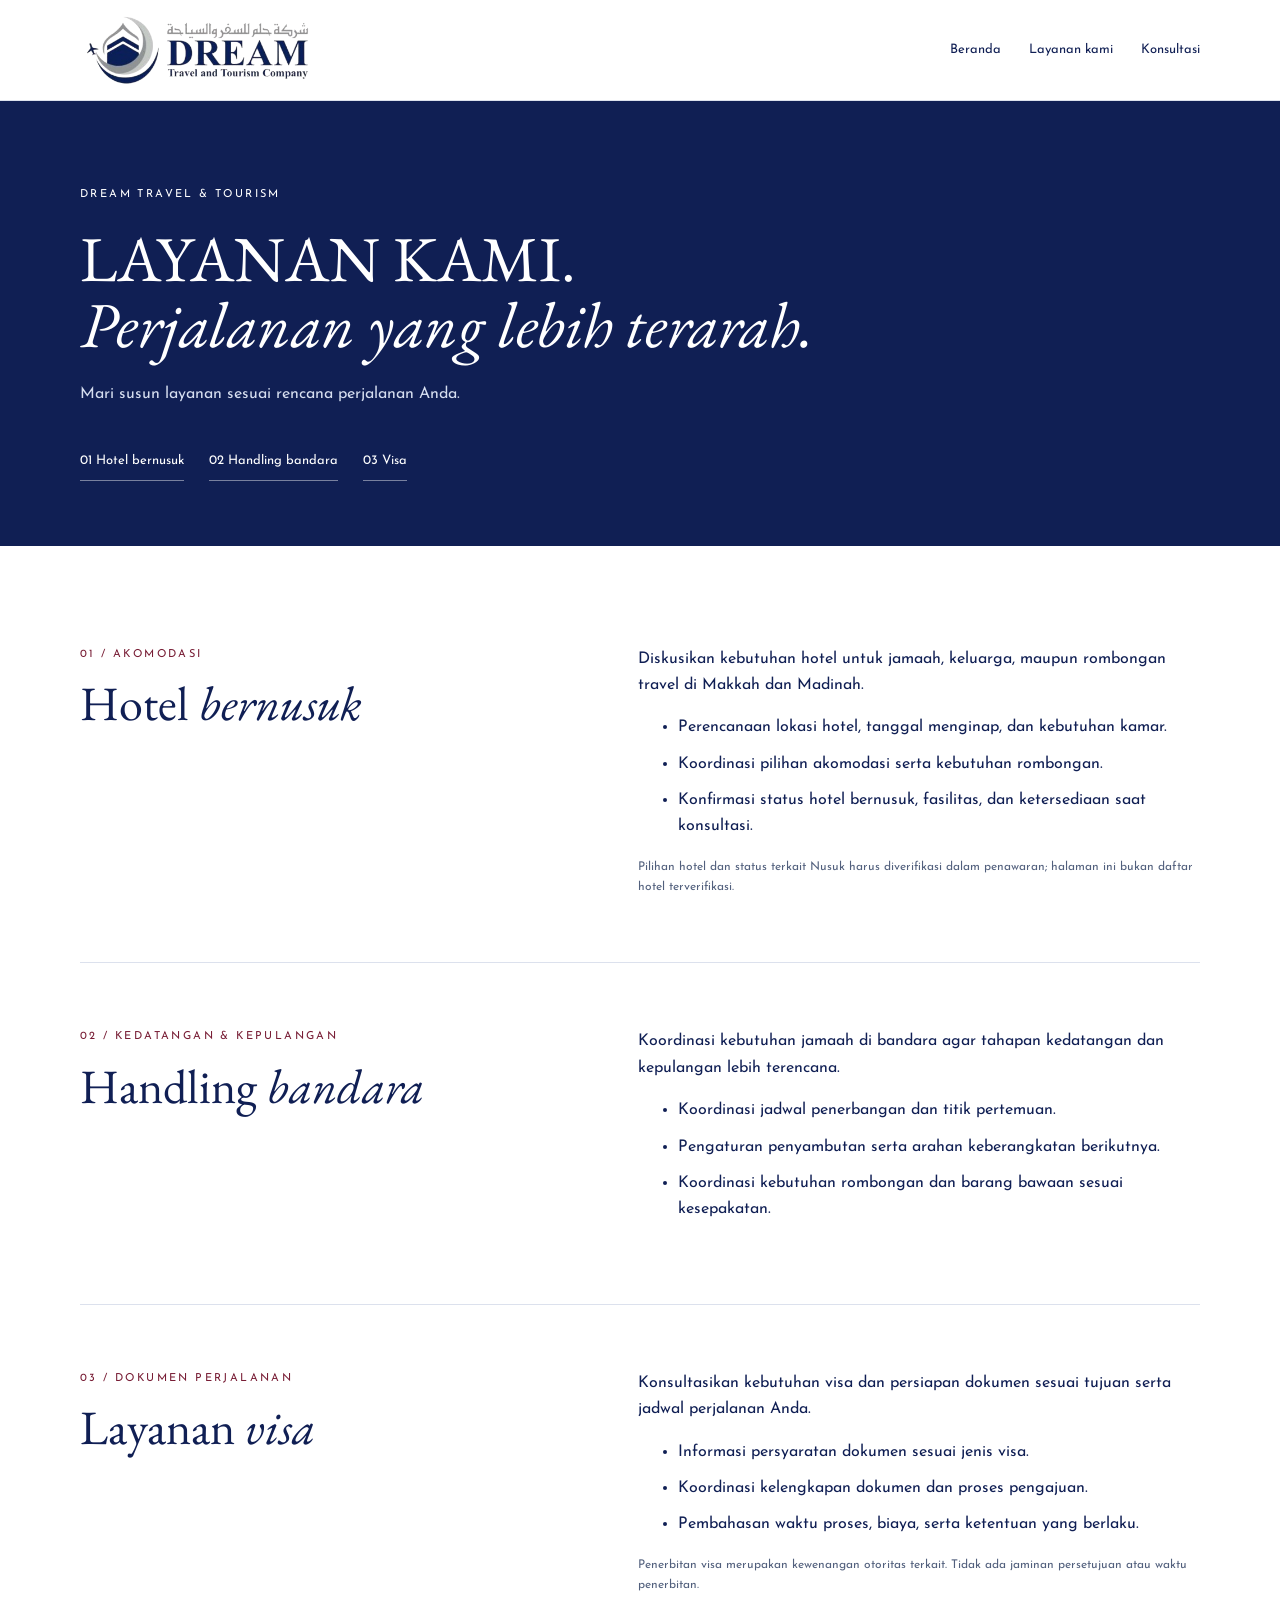
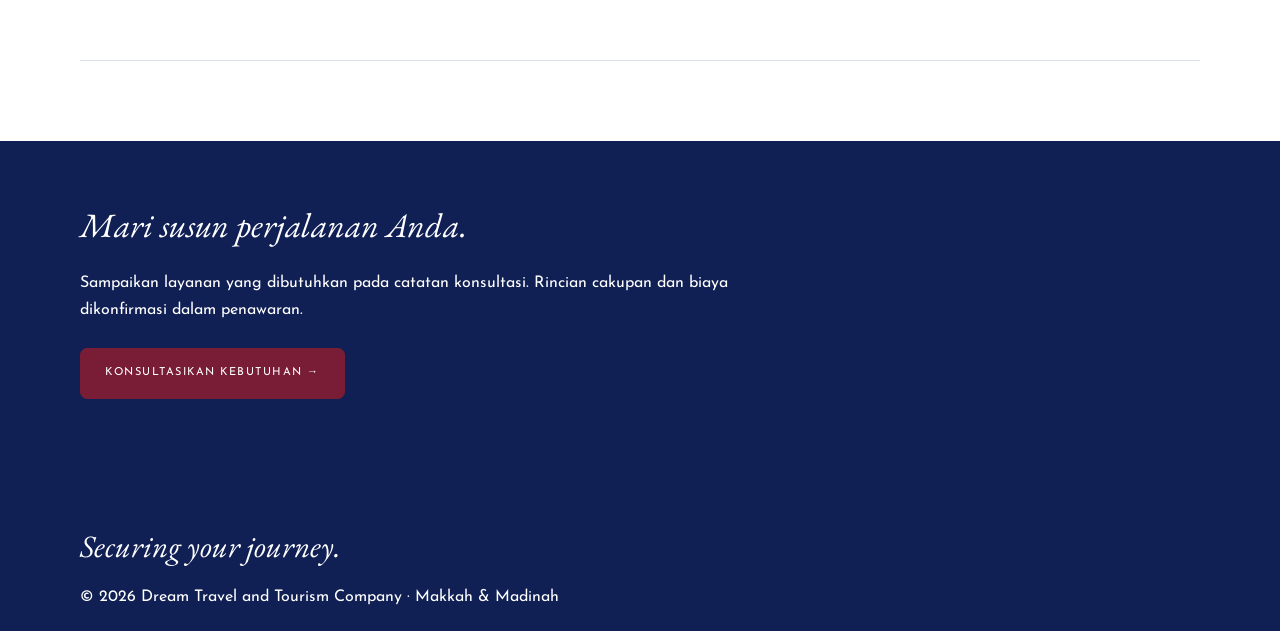
==== commit 41ce8e81: "update baru" ====
--- a/layanan.html
+++ b/layanan.html
@@ -1,34 +1,9 @@
 <!doctype html><html lang="id"><head><meta charset="utf-8"><meta name="viewport" content="width=device-width,initial-scale=1"><meta name="theme-color" content="#101f54"><title>Layanan kami — Dream Travel and Tourism Company</title><link rel="icon" type="image/png" href="assets/dream-favicon.png"><link rel="stylesheet" href="css/hhp.css"><link rel="stylesheet" href="css/services.css">
 <link rel="stylesheet" href="css/dream-theme.css"></head><body><a class="skip" href="#main">Langsung ke konten</a><header class="page-header"><a class="page-brand" href="index.html"><img src="assets/dream-logo.png" alt="Dream Travel and Tourism Company"></a><nav aria-label="Navigasi utama"><a href="index.html">Beranda</a><a href="layanan.html">Layanan kami</a><a href="index.html#konsultasi">Konsultasi</a></nav></header><main id="main">
-<section class="service-hero section-dark"><div class="container"><p class="eyebrow">DREAM TRAVEL &amp; TOURISM</p><h1>LAYANAN KAMI.<br><em>Perjalanan yang lebih terarah.</em></h1><p>Dari kebutuhan akomodasi hingga pendampingan ibadah, mari susun layanan sesuai rencana perjalanan Anda.</p><nav class="service-jumps" aria-label="Daftar layanan"><a href="#hotel">01 Hotel bernusuk</a><a href="#bandara">02 Handling bandara</a><a href="#visa">03 Visa</a><a href="#pemandu">04 Mutawif dan Mutawifah</a></nav></div></section>
+<section class="service-hero section-dark"><div class="container"><p class="eyebrow">DREAM TRAVEL &amp; TOURISM</p><h1>LAYANAN KAMI.<br><em>Perjalanan yang lebih terarah.</em></h1><p>Mari susun layanan sesuai rencana perjalanan Anda.</p><nav class="service-jumps" aria-label="Daftar layanan"><a href="#hotel">01 Hotel bernusuk</a><a href="#bandara">02 Handling bandara</a><a href="#visa">03 Visa</a></nav></div></section>
 <div class="container service-details">
 <section id="hotel" class="service-detail"><div><p class="eyebrow">01 / AKOMODASI</p><h2>Hotel <em>bernusuk</em></h2></div><div><p>Diskusikan kebutuhan hotel untuk jamaah, keluarga, maupun rombongan travel di Makkah dan Madinah.</p><ul><li>Perencanaan lokasi hotel, tanggal menginap, dan kebutuhan kamar.</li><li>Koordinasi pilihan akomodasi serta kebutuhan rombongan.</li><li>Konfirmasi status hotel bernusuk, fasilitas, dan ketersediaan saat konsultasi.</li></ul><p class="service-note">Pilihan hotel dan status terkait Nusuk harus diverifikasi dalam penawaran; halaman ini bukan daftar hotel terverifikasi.</p></div></section>
 <section id="bandara" class="service-detail"><div><p class="eyebrow">02 / KEDATANGAN & KEPULANGAN</p><h2>Handling <em>bandara</em></h2></div><div><p>Koordinasi kebutuhan jamaah di bandara agar tahapan kedatangan dan kepulangan lebih terencana.</p><ul><li>Koordinasi jadwal penerbangan dan titik pertemuan.</li><li>Pengaturan penyambutan serta arahan keberangkatan berikutnya.</li><li>Koordinasi kebutuhan rombongan dan barang bawaan sesuai kesepakatan.</li></ul></div></section>
 <section id="visa" class="service-detail"><div><p class="eyebrow">03 / DOKUMEN PERJALANAN</p><h2>Layanan <em>visa</em></h2></div><div><p>Konsultasikan kebutuhan visa dan persiapan dokumen sesuai tujuan serta jadwal perjalanan Anda.</p><ul><li>Informasi persyaratan dokumen sesuai jenis visa.</li><li>Koordinasi kelengkapan dokumen dan proses pengajuan.</li><li>Pembahasan waktu proses, biaya, serta ketentuan yang berlaku.</li></ul><p class="service-note">Penerbitan visa merupakan kewenangan otoritas terkait. Tidak ada jaminan persetujuan atau waktu penerbitan.</p></div></section>
-<section id="pemandu" class="guide-section"><p class="eyebrow">04 / PENDAMPING PERJALANAN IBADAH</p><h2>Mutawif <em>dan Mutawifah</em></h2><p>Pemandu yang mendampingi jamaah selama perjalanan ibadah. Kebutuhan pendampingan dan ketersediaan pemandu dibahas saat konsultasi.</p>
-<div class="guide-groups">
-<section class="guide-carousel" data-guide-carousel aria-labelledby="heading-mutawif">
-<div class="guide-carousel-heading"><h3 id="heading-mutawif">Muthawwif</h3><span class="guide-total">1 pemandu</span></div>
-<div class="guide-slider-stage">
-<div class="guide-track" id="track-mutawif" data-guide-track tabindex="0" role="region" aria-label="Profil Muthawwif; geser untuk melihat pemandu lainnya">
-<article class="guide-profile" aria-labelledby="guide-name-2" role="group" aria-roledescription="slide" aria-label="1 dari 1">
-<div class="guide-profile-photo"><img src="assets/guides/profil-2.jpg" alt="Muhammad Hanief — Mutawif" loading="lazy" width="600" height="750" draggable="false"></div>
-<div class="guide-profile-content"><p class="guide-profile-category">Muthawwif</p><h3 id="guide-name-2">Muhammad Hanief</h3>
-<div class="guide-bio">A graduate in Islamic Sharia from Al-Azhar University, Cairo, Egypt, with specialized knowledge of the jurisprudence of Hajj and Umrah (<em>Fiqh al-Hajj wa al-‘Umrah</em>). <p><br></p><p>Experienced in providing guidance and assistance to Umrah pilgrims, serving both private groups and umrah travel agencies. Fluent in Indonesian, Arabic, English, and Malay.</p></div></div></article>
-</div>
-</div>
-</section>
-<section class="guide-carousel" data-guide-carousel aria-labelledby="heading-mutawifah">
-<div class="guide-carousel-heading"><h3 id="heading-mutawifah">Muthawwifah</h3><span class="guide-total">1 pemandu</span></div>
-<div class="guide-slider-stage">
-<div class="guide-track" id="track-mutawifah" data-guide-track tabindex="0" role="region" aria-label="Profil Muthawwifah; geser untuk melihat pemandu lainnya">
-<article class="guide-profile" aria-labelledby="guide-name-5" role="group" aria-roledescription="slide" aria-label="1 dari 1">
-<div class="guide-profile-photo"><img src="assets/guides/profil-5.jpg" alt="Lum’atul Badrilhidayah — Mutawifah" loading="lazy" width="600" height="750" draggable="false"></div>
-<div class="guide-profile-content"><p class="guide-profile-category">Muthawwifah</p><h3 id="guide-name-5">Lum’atul Badrilhidayah</h3>
-<div class="guide-bio">A graduate in Islamic Studies, specializing in Islamic Philosophy at Al-Azhar University in Cairo, Egypt, with a focus on Middle-Eastern Islamic thought. Has expertise in umrah jurisprudence (<em>Fiqh al-Umrah</em>) and prophetic biography (Sirah Nabawiyah).<p><br></p><p>Skilled and experienced in assisting and leading both small and large scale of umrah groups in collaboration with travel agencies</p></div></div></article>
-</div>
-</div>
-</section>
-</div>
-</section></div><section class="section-dark service-cta"><div class="container"><p class="italic-label">Mari susun perjalanan Anda.</p><p>Sampaikan layanan yang dibutuhkan pada catatan konsultasi. Rincian cakupan dan biaya dikonfirmasi dalam penawaran.</p><a class="button light" href="index.html#konsultasi">KONSULTASIKAN KEBUTUHAN →</a></div></section>
-</main><footer class="footer section-dark"><div class="container"><p class="italic-label">Securing your journey.</p><p>© 2026 Dream Travel and Tourism Company · Makkah & Madinah</p></div></footer><script src="js/guide-carousel.js" defer></script></body></html>+</div><section class="section-dark service-cta"><div class="container"><p class="italic-label">Mari susun perjalanan Anda.</p><p>Sampaikan layanan yang dibutuhkan pada catatan konsultasi. Rincian cakupan dan biaya dikonfirmasi dalam penawaran.</p><a class="button light" href="index.html#konsultasi">KONSULTASIKAN KEBUTUHAN →</a></div></section>
+</main><footer class="footer section-dark"><div class="container"><p class="italic-label">Securing your journey.</p><p>© 2026 Dream Travel and Tourism Company · Makkah & Madinah</p></div></footer></body></html>
--- a/css/services.css
+++ b/css/services.css
@@ -1,4 +1,4 @@
-.page-header{display:flex;justify-content:space-between;align-items:center;gap:24px;padding:12px max(22px,calc((100% - 1120px)/2));background:var(--paper);border-bottom:1px solid var(--line)}.page-brand img{width:74px;height:74px;object-fit:contain}.page-header nav{display:flex;gap:28px;font-size:13px}.service-hero{padding:85px 0 65px}.service-hero h1{font-size:clamp(40px,5vw,70px);margin:22px 0}.service-hero>div>p:last-of-type{max-width:650px;color:#d5ddef}.service-jumps{display:flex;flex-wrap:wrap;gap:12px 25px;margin-top:35px;font-size:13px}.service-jumps a{border-bottom:1px solid #ffffff70;padding:8px 0}.service-details{padding:35px 0 80px}.service-detail{display:grid;grid-template-columns:1fr 1.15fr;gap:70px;padding:65px 0;border-bottom:1px solid var(--line);scroll-margin-top:25px}.service-detail h2{font-size:48px;margin-top:16px}.service-detail li{margin:10px 0}.service-note{font-size:12px;color:#52607d;margin-top:18px}.guide-section{padding-top:65px;scroll-margin-top:25px}.guide-section h2{margin:18px 0 25px}.guide-section>p{max-width:760px}.guide-grid{display:grid;grid-template-columns:repeat(4,minmax(0,1fr));gap:24px;margin-top:36px}.guide-card{background:#edf0f7;overflow:hidden}.guide-card img{width:100%;height:auto;aspect-ratio:4/5;object-fit:cover}.guide-card>div{padding:20px}.guide-card h3{font-size:29px;margin-top:8px;overflow-wrap:anywhere}.guide-empty{border:1px solid var(--line);padding:30px;margin-top:30px;color:#52607d}.service-cta{padding:65px 0}.service-cta p{max-width:700px;margin-bottom:25px}.admin-area{padding:55px 0 80px}.admin-area h1{font-size:52px;margin-bottom:20px}.admin-area h2{font-size:34px}.login-card{max-width:500px;margin:auto}.admin-form{margin-top:24px}.admin-form label{display:block;font-size:14px;margin:16px 0}.admin-form input:not([type=checkbox]),.admin-form select{display:block;width:100%;padding:12px;border:1px solid #bcc6dc;background:white;border-radius:4px;min-height:46px}.admin-form input[type=file]{font-size:12px}.admin-form .check{display:flex;align-items:center;gap:10px}.check input{width:18px;height:18px}.admin-top{display:flex;align-items:center;justify-content:space-between;gap:20px}.admin-panel{padding:28px;background:#edf0f7;border:1px solid var(--line);border-radius:8px;margin:30px 0 0}.admin-list-title{margin-top:50px}.admin-guide-grid{display:grid;grid-template-columns:repeat(2,minmax(0,1fr));gap:24px}.admin-photo{width:100%;height:280px;object-fit:contain;background:#edf0f7}.delete-guide{border-top:1px solid #bcc6dc;padding-top:20px;margin-top:25px;font-size:13px}.delete-guide summary{cursor:pointer}.delete-guide p{margin:15px 0}.danger{background:#781d35;color:white}.alert,.success{padding:15px 20px;margin:24px 0;border:1px solid #781d35;background:#fbf0f3}.success{background:#edf0f7;border-color:#781d35}.alert ul{margin:0}.service-summary{grid-template-columns:repeat(4,1fr);gap:28px}.service-summary h3{font-size:28px}@media(max-width:900px){.guide-grid,.service-summary{grid-template-columns:repeat(2,minmax(0,1fr))}.service-detail{gap:30px}}@media(max-width:700px){.page-header{gap:12px}.page-header nav{gap:13px;font-size:11px}.page-brand img{width:55px;height:55px}.service-hero{padding:50px 0}.service-jumps{flex-direction:column;align-items:flex-start}.service-detail{grid-template-columns:1fr;gap:25px;padding:40px 0}.service-detail h2{font-size:38px}.guide-grid{gap:14px}.guide-card>div{padding:14px}.guide-card h3{font-size:24px}.admin-guide-grid{grid-template-columns:1fr}.admin-panel{padding:20px}.admin-area h1{font-size:39px}.service-summary{grid-template-columns:1fr}}
+.page-header{display:flex;justify-content:space-between;align-items:center;gap:24px;padding:12px max(22px,calc((100% - 1120px)/2));background:var(--paper);border-bottom:1px solid var(--line)}.page-brand img{width:74px;height:74px;object-fit:contain}.page-header nav{display:flex;gap:28px;font-size:13px}.service-hero{padding:85px 0 65px}.service-hero h1{font-size:clamp(40px,5vw,70px);margin:22px 0}.service-hero>div>p:last-of-type{max-width:650px;color:#d5ddef}.service-jumps{display:flex;flex-wrap:wrap;gap:12px 25px;margin-top:35px;font-size:13px}.service-jumps a{border-bottom:1px solid #ffffff70;padding:8px 0}.service-details{padding:35px 0 80px}.service-detail{display:grid;grid-template-columns:1fr 1.15fr;gap:70px;padding:65px 0;border-bottom:1px solid var(--line);scroll-margin-top:25px}.service-detail h2{font-size:48px;margin-top:16px}.service-detail li{margin:10px 0}.service-note{font-size:12px;color:#52607d;margin-top:18px}.guide-section{padding-top:65px;scroll-margin-top:25px}.guide-section h2{margin:18px 0 25px}.guide-section>p{max-width:760px}.guide-grid{display:grid;grid-template-columns:repeat(4,minmax(0,1fr));gap:24px;margin-top:36px}.guide-card{background:#edf0f7;overflow:hidden}.guide-card img{width:100%;height:auto;aspect-ratio:4/5;object-fit:cover}.guide-card>div{padding:20px}.guide-card h3{font-size:29px;margin-top:8px;overflow-wrap:anywhere}.guide-empty{border:1px solid var(--line);padding:30px;margin-top:30px;color:#52607d}.service-cta{padding:65px 0}.service-cta p{max-width:700px;margin-bottom:25px}.admin-area{padding:55px 0 80px}.admin-area h1{font-size:52px;margin-bottom:20px}.admin-area h2{font-size:34px}.login-card{max-width:500px;margin:auto}.admin-form{margin-top:24px}.admin-form label{display:block;font-size:14px;margin:16px 0}.admin-form input:not([type=checkbox]),.admin-form select{display:block;width:100%;padding:12px;border:1px solid #bcc6dc;background:white;border-radius:4px;min-height:46px}.admin-form input[type=file]{font-size:12px}.admin-form .check{display:flex;align-items:center;gap:10px}.check input{width:18px;height:18px}.admin-top{display:flex;align-items:center;justify-content:space-between;gap:20px}.admin-panel{padding:28px;background:#edf0f7;border:1px solid var(--line);border-radius:8px;margin:30px 0 0}.admin-list-title{margin-top:50px}.admin-guide-grid{display:grid;grid-template-columns:repeat(2,minmax(0,1fr));gap:24px}.admin-photo{width:100%;height:280px;object-fit:contain;background:#edf0f7}.delete-guide{border-top:1px solid #bcc6dc;padding-top:20px;margin-top:25px;font-size:13px}.delete-guide summary{cursor:pointer}.delete-guide p{margin:15px 0}.danger{background:#781d35;color:white}.alert,.success{padding:15px 20px;margin:24px 0;border:1px solid #781d35;background:#fbf0f3}.success{background:#edf0f7;border-color:#781d35}.alert ul{margin:0}.service-summary{grid-template-columns:repeat(3,1fr);gap:28px}.service-summary h3{font-size:28px}@media(max-width:900px){.guide-grid,.service-summary{grid-template-columns:repeat(2,minmax(0,1fr))}.service-detail{gap:30px}}@media(max-width:700px){.page-header{gap:12px}.page-header nav{gap:13px;font-size:11px}.page-brand img{width:55px;height:55px}.service-hero{padding:50px 0}.service-jumps{flex-direction:column;align-items:flex-start}.service-detail{grid-template-columns:1fr;gap:25px;padding:40px 0}.service-detail h2{font-size:38px}.guide-grid{gap:14px}.guide-card>div{padding:14px}.guide-card h3{font-size:24px}.admin-guide-grid{grid-template-columns:1fr}.admin-panel{padding:20px}.admin-area h1{font-size:39px}.service-summary{grid-template-columns:1fr}}
 /* Guide spotlight: photo left, biography right; scoped away from other services. */
 .guide-profiles{display:grid;gap:26px;margin-top:36px}
 .guide-profile{display:grid;grid-template-columns:225px minmax(0,1fr);gap:36px;align-items:start;background:#101f54;color:#ffffff;border:1px solid #2b3e73;border-radius:14px;padding:30px;box-shadow:0 14px 35px #101f5410}
--- a/css/dream-theme.css
+++ b/css/dream-theme.css
@@ -1,17 +1,22 @@
 /* Dream Travel and Tourism — navy, white and maroon.
-   Artwork is supplied by the owner; do not invert or distort it. */
+   Supplied artwork keeps its proportions; use a white silhouette over the hero. */
 :root{--navy:#101f54;--maroon:#781d35;--ink:var(--navy);--paper:#fff;--red:var(--maroon);--green:var(--maroon);--line:#dce1ed}
 ::selection{background:var(--maroon);color:#fff}
-.header,.header.scrolled{background:rgba(255,255,255,.98);color:var(--navy);box-shadow:0 1px 0 #101f5414}
+.header{background:transparent;color:#fff;box-shadow:none}
+.header.scrolled{background:rgba(255,255,255,.98);color:var(--navy);box-shadow:0 1px 0 #101f5414}
+.header:not(.scrolled) .nav>a:not(.brand){text-shadow:0 1px 8px #0005}
+.header:not(.scrolled) .nav>a:not(.brand):hover{color:#fff;text-decoration:underline;text-underline-offset:7px}
 .nav{gap:32px;height:100px}
 .brand{display:flex;align-items:center;width:230px;height:84px;flex-shrink:0;margin:0 14px}
-.brand img,.header.scrolled .brand img{filter:none;width:100%;height:100%;object-fit:contain}
+.brand img{filter:brightness(0) invert(1);width:100%;height:100%;object-fit:contain}
+.header.scrolled .brand img{filter:none}
 .nav>a:not(.brand){position:relative}
 .nav>a:not(.brand):hover{opacity:1;color:var(--maroon)}
 .mobile-nav{border-top:1px solid var(--line)}
 .mobile-nav a:hover,.page-header nav a:hover,.footer-grid>div>a:hover{color:var(--maroon)}
-.hero-ambient video{filter:none;opacity:.36}
-.hero-ambient:after{background:linear-gradient(90deg,#101f5420,#101f5475)}
+.hero-ambient{background:#969696;opacity:1}
+.hero-ambient video{filter:grayscale(1);opacity:1}
+.hero-ambient:after{background:rgba(70,70,70,.23)}
 .hero-inner{padding-top:150px}
 .film-caption{background:var(--maroon);line-height:1.8;font-size:10px}
 .hero-copy .button.light,.services .button.light,.collab .button.light,.service-cta .button.light{background:var(--maroon);color:#fff;border-color:var(--maroon)}
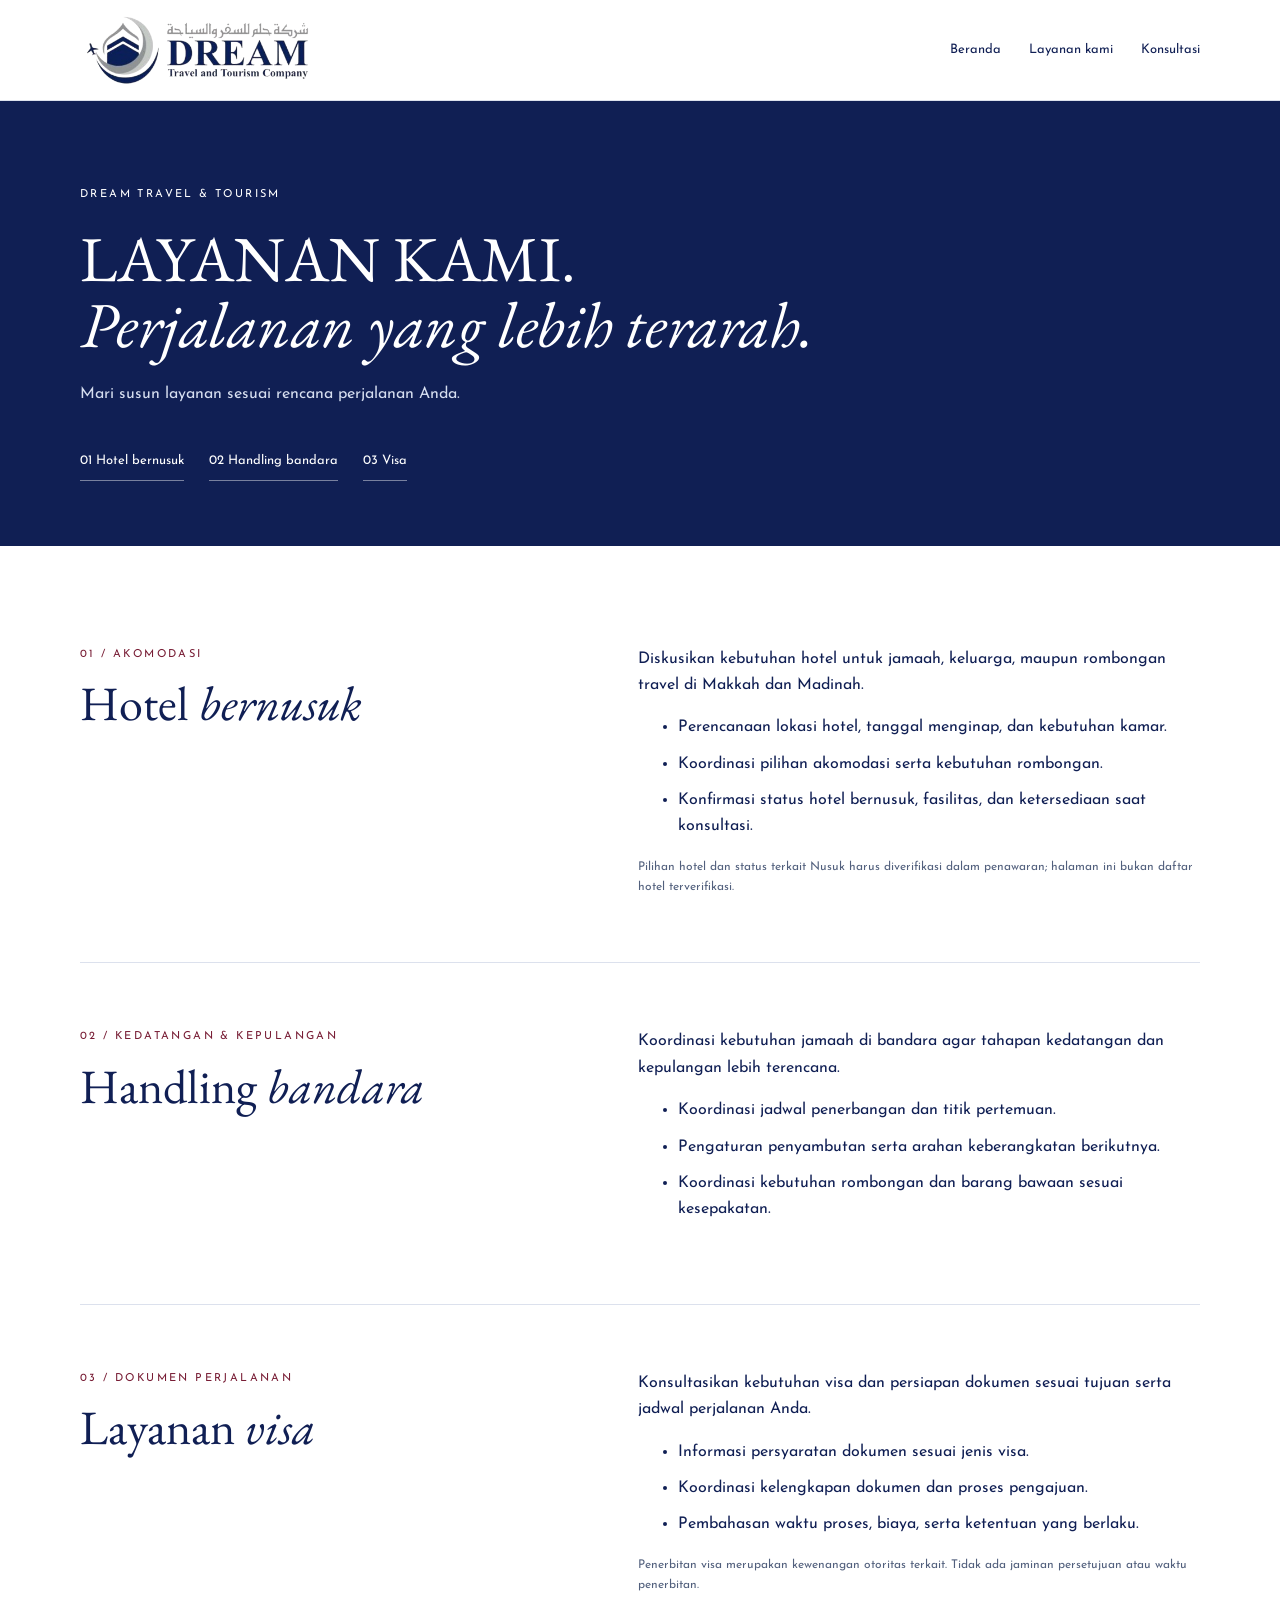
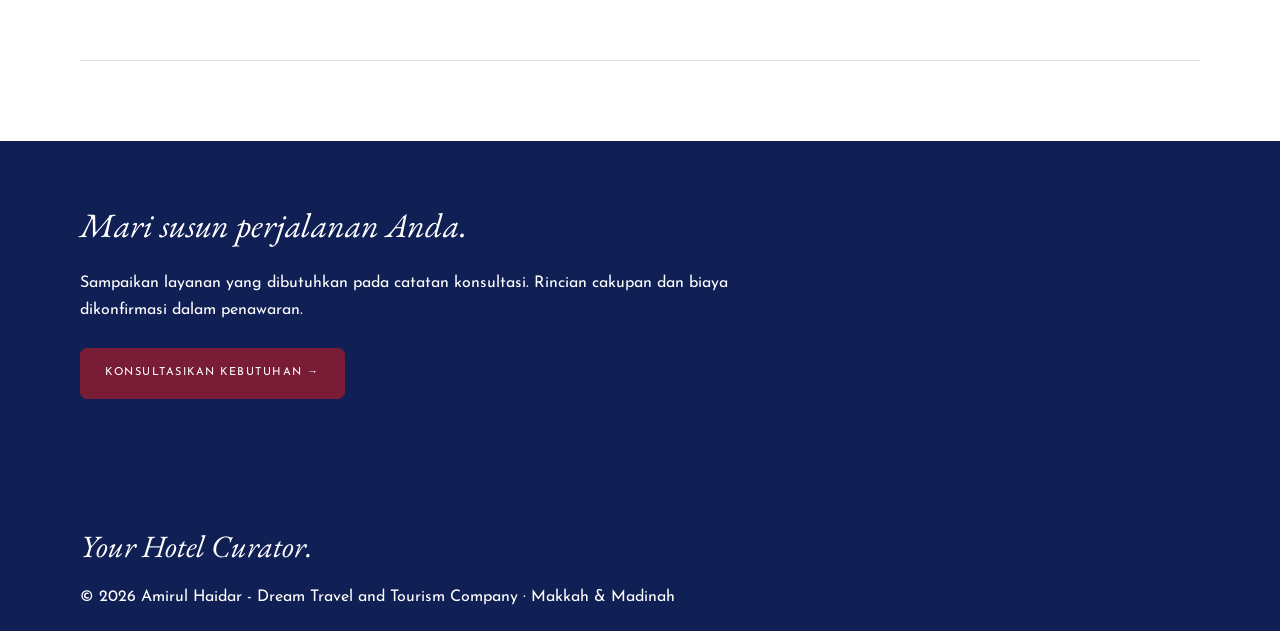
==== commit 382030ac: "Update layanan.html" ====
--- a/layanan.html
+++ b/layanan.html
@@ -6,4 +6,4 @@
 <section id="bandara" class="service-detail"><div><p class="eyebrow">02 / KEDATANGAN & KEPULANGAN</p><h2>Handling <em>bandara</em></h2></div><div><p>Koordinasi kebutuhan jamaah di bandara agar tahapan kedatangan dan kepulangan lebih terencana.</p><ul><li>Koordinasi jadwal penerbangan dan titik pertemuan.</li><li>Pengaturan penyambutan serta arahan keberangkatan berikutnya.</li><li>Koordinasi kebutuhan rombongan dan barang bawaan sesuai kesepakatan.</li></ul></div></section>
 <section id="visa" class="service-detail"><div><p class="eyebrow">03 / DOKUMEN PERJALANAN</p><h2>Layanan <em>visa</em></h2></div><div><p>Konsultasikan kebutuhan visa dan persiapan dokumen sesuai tujuan serta jadwal perjalanan Anda.</p><ul><li>Informasi persyaratan dokumen sesuai jenis visa.</li><li>Koordinasi kelengkapan dokumen dan proses pengajuan.</li><li>Pembahasan waktu proses, biaya, serta ketentuan yang berlaku.</li></ul><p class="service-note">Penerbitan visa merupakan kewenangan otoritas terkait. Tidak ada jaminan persetujuan atau waktu penerbitan.</p></div></section>
 </div><section class="section-dark service-cta"><div class="container"><p class="italic-label">Mari susun perjalanan Anda.</p><p>Sampaikan layanan yang dibutuhkan pada catatan konsultasi. Rincian cakupan dan biaya dikonfirmasi dalam penawaran.</p><a class="button light" href="index.html#konsultasi">KONSULTASIKAN KEBUTUHAN →</a></div></section>
-</main><footer class="footer section-dark"><div class="container"><p class="italic-label">Securing your journey.</p><p>© 2026 Dream Travel and Tourism Company · Makkah & Madinah</p></div></footer></body></html>+</main><footer class="footer section-dark"><div class="container"><p class="italic-label">Your Hotel Curator.</p><p>© 2026 Amirul Haidar - Dream Travel and Tourism Company · Makkah & Madinah</p></div></footer></body></html>
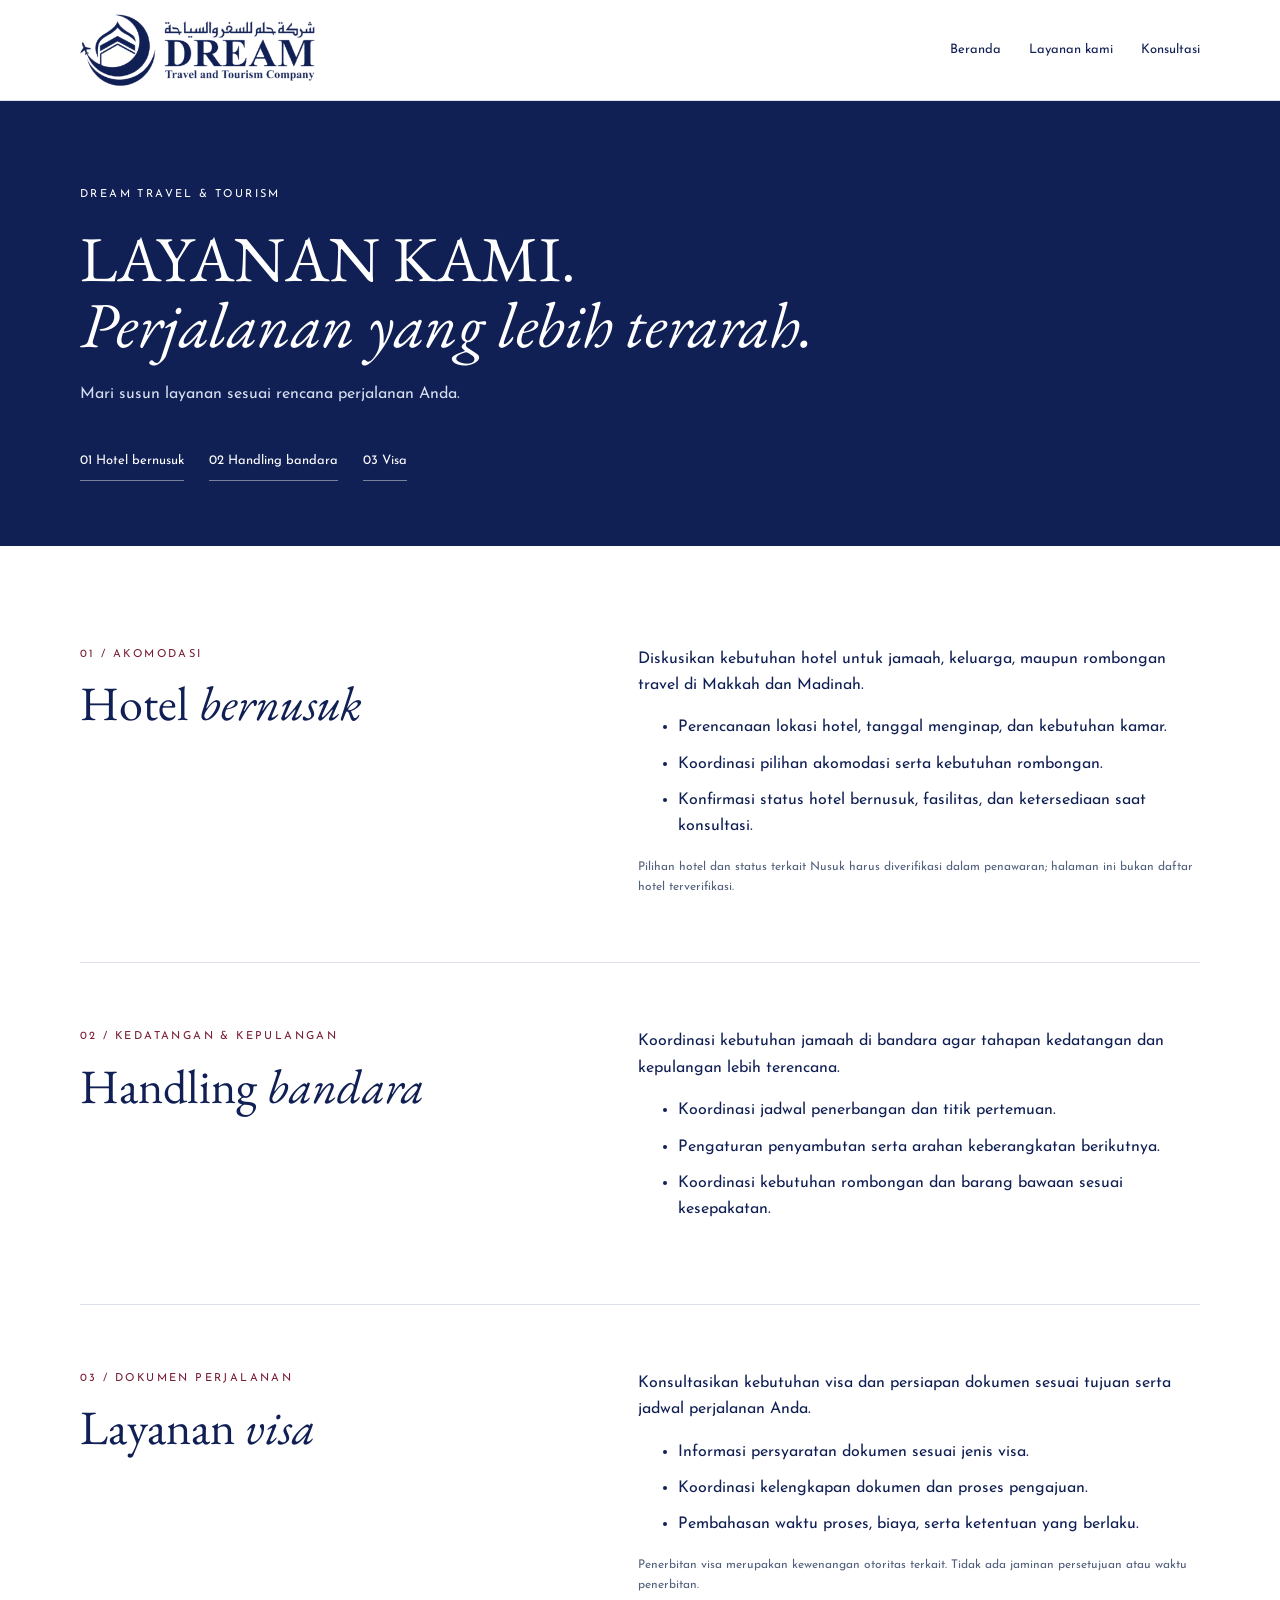
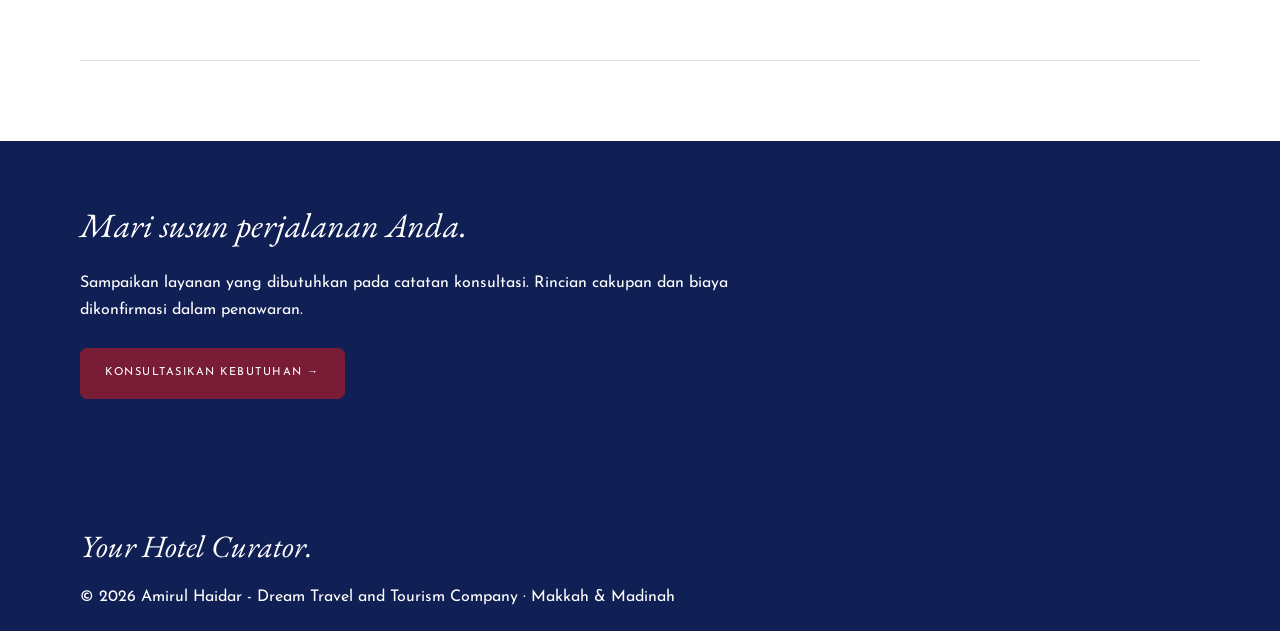
==== commit bf689195: "update logo dan foto di section Ahlan wa Sahlan" ====
--- a/layanan.html
+++ b/layanan.html
@@ -1,5 +1,5 @@
 <!doctype html><html lang="id"><head><meta charset="utf-8"><meta name="viewport" content="width=device-width,initial-scale=1"><meta name="theme-color" content="#101f54"><title>Layanan kami — Dream Travel and Tourism Company</title><link rel="icon" type="image/png" href="assets/dream-favicon.png"><link rel="stylesheet" href="css/hhp.css"><link rel="stylesheet" href="css/services.css">
-<link rel="stylesheet" href="css/dream-theme.css"></head><body><a class="skip" href="#main">Langsung ke konten</a><header class="page-header"><a class="page-brand" href="index.html"><img src="assets/dream-logo.png" alt="Dream Travel and Tourism Company"></a><nav aria-label="Navigasi utama"><a href="index.html">Beranda</a><a href="layanan.html">Layanan kami</a><a href="index.html#konsultasi">Konsultasi</a></nav></header><main id="main">
+<link rel="stylesheet" href="css/dream-theme.css"></head><body><a class="skip" href="#main">Langsung ke konten</a><header class="page-header"><a class="page-brand" href="index.html"><img src="assets/dream-header-navy.png" alt="Dream Travel and Tourism Company"></a><nav aria-label="Navigasi utama"><a href="index.html">Beranda</a><a href="layanan.html">Layanan kami</a><a href="index.html#konsultasi">Konsultasi</a></nav></header><main id="main">
 <section class="service-hero section-dark"><div class="container"><p class="eyebrow">DREAM TRAVEL &amp; TOURISM</p><h1>LAYANAN KAMI.<br><em>Perjalanan yang lebih terarah.</em></h1><p>Mari susun layanan sesuai rencana perjalanan Anda.</p><nav class="service-jumps" aria-label="Daftar layanan"><a href="#hotel">01 Hotel bernusuk</a><a href="#bandara">02 Handling bandara</a><a href="#visa">03 Visa</a></nav></div></section>
 <div class="container service-details">
 <section id="hotel" class="service-detail"><div><p class="eyebrow">01 / AKOMODASI</p><h2>Hotel <em>bernusuk</em></h2></div><div><p>Diskusikan kebutuhan hotel untuk jamaah, keluarga, maupun rombongan travel di Makkah dan Madinah.</p><ul><li>Perencanaan lokasi hotel, tanggal menginap, dan kebutuhan kamar.</li><li>Koordinasi pilihan akomodasi serta kebutuhan rombongan.</li><li>Konfirmasi status hotel bernusuk, fasilitas, dan ketersediaan saat konsultasi.</li></ul><p class="service-note">Pilihan hotel dan status terkait Nusuk harus diverifikasi dalam penawaran; halaman ini bukan daftar hotel terverifikasi.</p></div></section>
--- a/css/dream-theme.css
+++ b/css/dream-theme.css
@@ -52,3 +52,14 @@
 @media(max-width:1000px){.nav{gap:23px}.brand{width:205px;margin:0 5px}.footer-grid{gap:30px}.page-brand img{width:205px}}
 @media(max-width:700px){.header .nav{height:84px}.brand{width:185px;height:70px;margin:0}.hero{padding-top:116px}.hero-inner{padding:0}.film-caption{font-size:9px}.footer-grid{grid-template-columns:1fr 1fr;gap:28px}.footer-logo{width:100%;padding:10px}.footer-message{grid-column:1/-1}.page-header{flex-wrap:wrap;justify-content:center;padding:10px 22px 14px;gap:5px}.page-brand img{width:210px;height:68px}.page-header nav{justify-content:center;width:100%;gap:24px;font-size:12px}.watermark{top:0}.services h2{font-size:38px}}
 @media(max-width:360px){.brand{width:155px}.services h2{font-size:32px}.footer-grid{grid-template-columns:1fr}.footer-logo{width:230px}.hero h1{font-size:34px}}
+
+/* Supplied November 2026 artwork: white header and round footer logos. */
+.header .brand img{filter:none}
+.header .brand .brand-white{display:block}
+.header .brand .brand-navy{display:none}
+.header.scrolled .brand .brand-white{display:none}
+.header.scrolled .brand .brand-navy{display:block}
+.footer .footer-logo{background:transparent;border-radius:0;padding:0;width:240px;max-width:100%;justify-self:start}
+.footer-logo img{height:auto;aspect-ratio:1;object-fit:contain}
+.about-visual img{height:auto;aspect-ratio:3/4;object-fit:contain}
+@media(max-width:700px){.footer .footer-logo{width:190px}}
